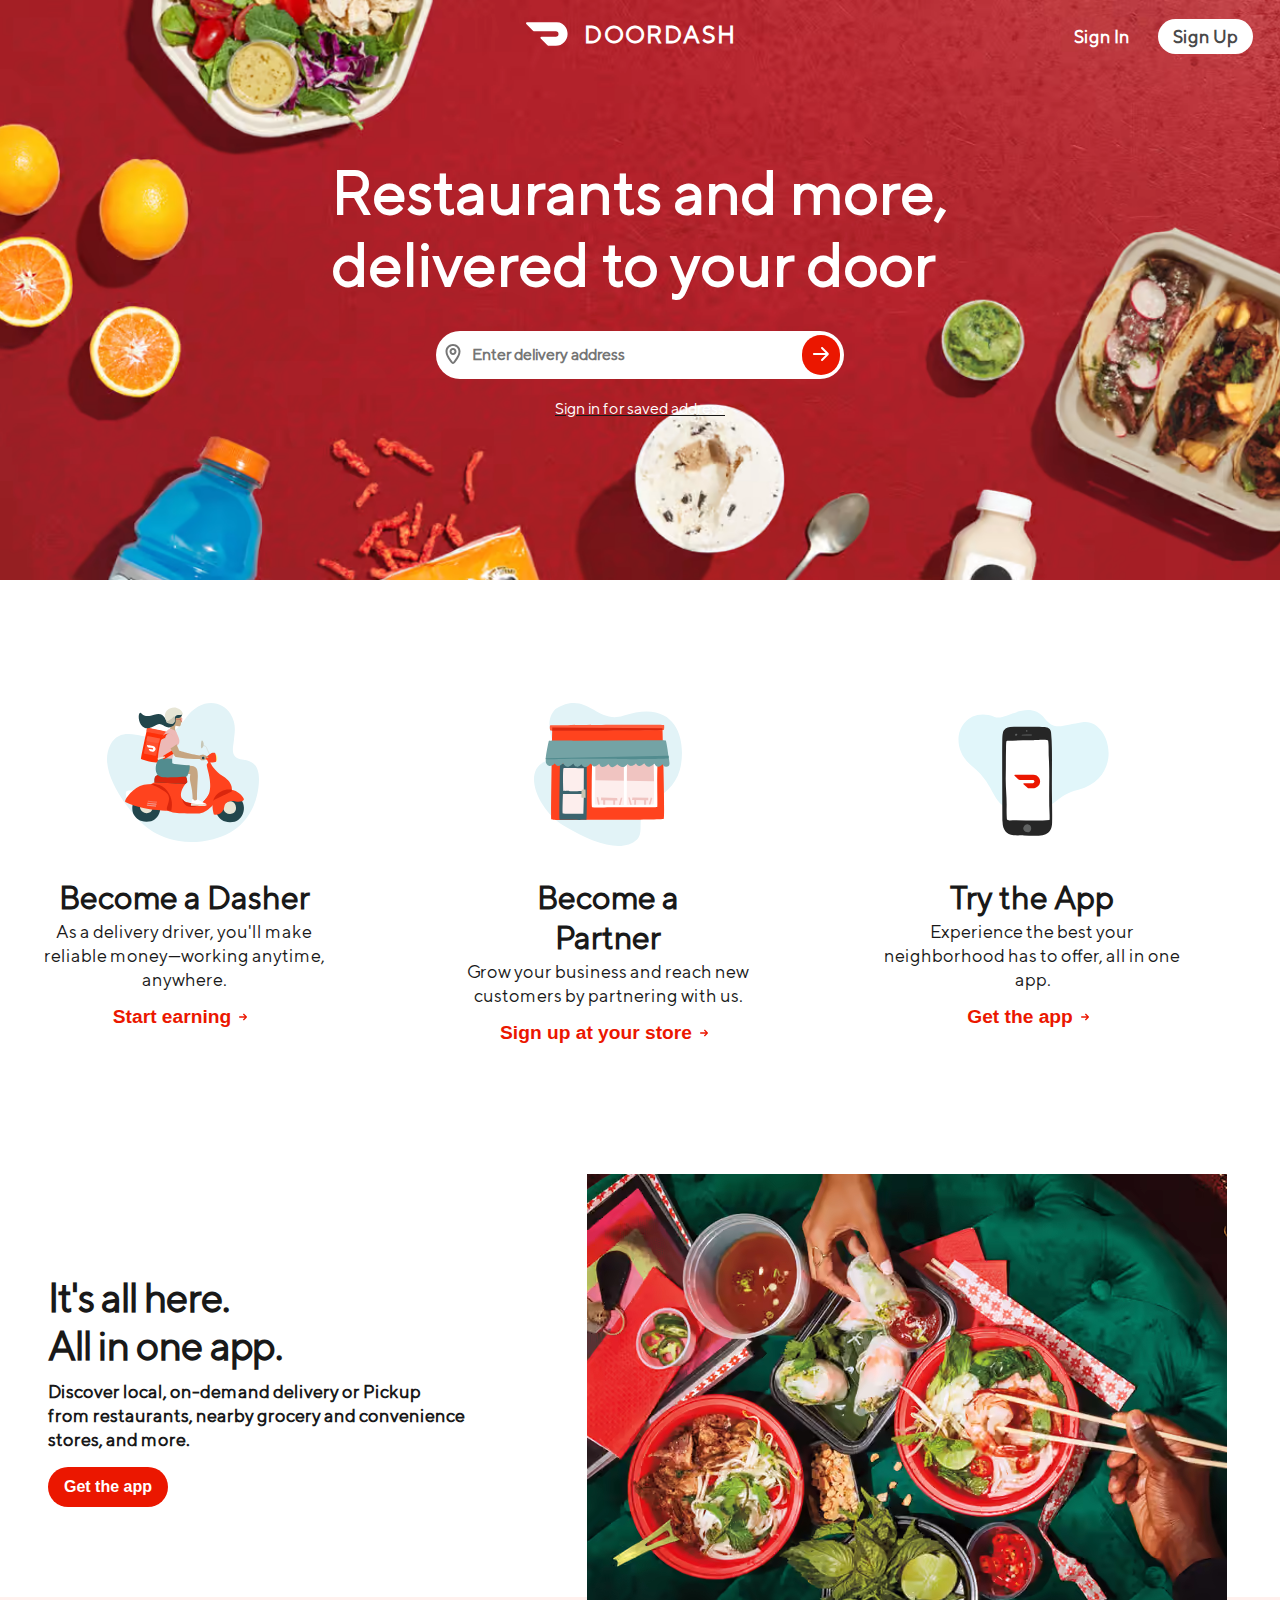
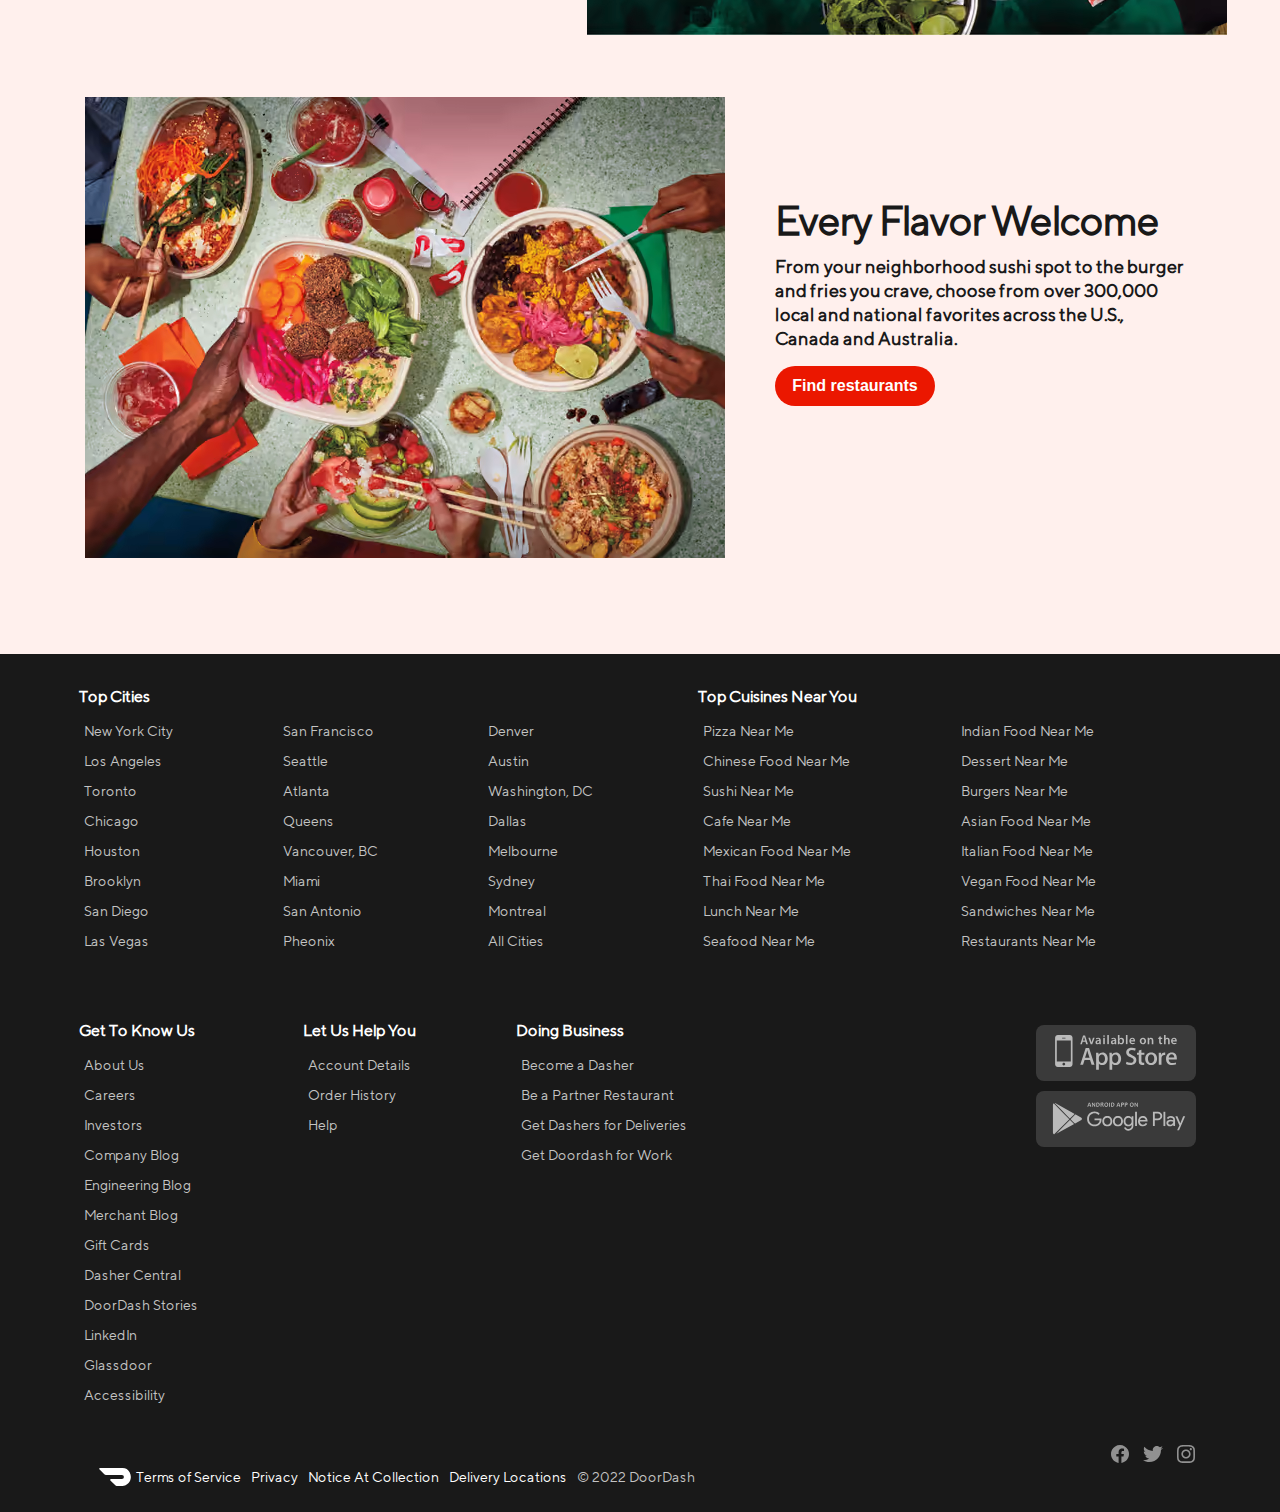
==== doordash.html @ 705deb11 "doordash website mobile $ tablet designs" ====
<!DOCTYPE html>
<html lang="en">
<head>
    <meta charset="UTF-8">
    <meta http-equiv="X-UA-Compatible" content="IE=edge">
    <meta name="viewport" content="width=device-width, initial-scale=1.0">
    <link rel="stylesheet" type="text/css" href="doordash.css">
    <title>DoorDash Food Delivery & Takeout - From Restaurants Near You</title>
</head>
<body>
    <div class="dd">
        <div class="head">
                <svg width="56" height="32" viewBox="0 0 99.5 56.5" fill="#ffffff"><path d="M95.64,13.38A25.24,25.24,0,0,0,73.27,0H2.43A2.44,2.44,0,0,0,.72,4.16L16.15,19.68a7.26,7.26,0,0,0,5.15,2.14H71.24a6.44,6.44,0,1,1,.13,12.88H36.94a2.44,2.44,0,0,0-1.72,4.16L50.66,54.39a7.25,7.25,0,0,0,5.15,2.14H71.38c20.26,0,35.58-21.66,24.26-43.16"></path></svg>
                <h1>DOORDASH</h1>
        </div>
        <div class="sign">
            <a class="in">Sign In</a>
            <a class="up">Sign Up</a>
        </div>
        <div class="welcome-text">
            <h2>Restaurants and more,<br>delivered to your door</h2>
        </div>
        <form>
           <div class="location"><svg width="24" height="24"><path fill-rule="evenodd" clip-rule="evenodd" d="M10.5257 21.3514L12 20L13.4743 21.3514C13.0955 21.7647 12.5606 22 12 22C11.4394 22 10.9045 21.7647 10.5257 21.3514ZM13.2949 18.4463C12.5464 19.4039 12 20 12 20C12 20 11.4535 19.4039 10.7051 18.4463C9.07919 16.3658 6.5 12.5792 6.5 9.49242C6.5 6.45904 8.96243 4 12 4C15.0376 4 17.5 6.45904 17.5 9.49242C17.5 12.5792 14.9208 16.3658 13.2949 18.4463ZM13.4743 21.3514C13.4743 21.3514 13.4743 21.3514 12 20C10.5257 21.3514 10.5257 21.3514 10.5257 21.3514L10.5227 21.3482L10.5177 21.3427L10.5018 21.3252L10.4474 21.2647C10.4014 21.2133 10.3363 21.1398 10.2548 21.0461C10.0919 20.8589 9.86301 20.5903 9.59004 20.2553C9.04587 19.5873 8.31764 18.6441 7.58566 17.5456C6.85705 16.4522 6.10151 15.1704 5.5227 13.8275C4.95169 12.5026 4.5 10.9984 4.5 9.49242C4.5 5.35187 7.86046 2 12 2C16.1395 2 19.5 5.35187 19.5 9.49242C19.5 10.9984 19.0483 12.5026 18.4773 13.8275C17.8985 15.1704 17.1429 16.4522 16.4143 17.5456C15.6824 18.6441 14.9541 19.5873 14.41 20.2553C14.137 20.5903 13.9081 20.8589 13.7452 21.0461C13.6637 21.1398 13.5986 21.2133 13.5526 21.2647L13.4982 21.3252L13.4823 21.3427L13.4773 21.3482L13.4743 21.3514Z" fill="#767676"></path><path fill-rule="evenodd" clip-rule="evenodd" d="M12 11C12.8284 11 13.5 10.3284 13.5 9.5C13.5 8.67157 12.8284 8 12 8C11.1716 8 10.5 8.67157 10.5 9.5C10.5 10.3284 11.1716 11 12 11ZM12 13C13.933 13 15.5 11.433 15.5 9.5C15.5 7.567 13.933 6 12 6C10.067 6 8.5 7.567 8.5 9.5C8.5 11.433 10.067 13 12 13Z" fill="#767676"></path></svg></div>
            <input type="text" placeholder="Enter delivery address">
             <button size="16" shape="Circle" type="button" kind="BUTTON/PLAIN"  class="styles__ButtonRoot-sc-10jsqmy-0 ekVuaA"><svg width="24" height="24" viewBox="0 0 24 24" fill="none" xmlns="http://www.w3.org/2000/svg" aria-hidden="true" class="styles__StyledInlineSvg-sc-ijha6n-0 NsJFg"><path d="M12.2929 17.2929C11.9024 17.6834 11.9024 18.3166 12.2929 18.7071C12.6834 19.0976 13.3166 19.0976 13.7071 18.7071L19.1578 13.2564C19.242 13.1722 19.3427 13.0717 19.4241 12.9758C19.5183 12.8648 19.6439 12.6962 19.7195 12.4635C19.8174 12.1623 19.8174 11.8377 19.7195 11.5365C19.6439 11.3038 19.5183 11.1352 19.4241 11.0242C19.3427 10.9283 19.242 10.8278 19.1578 10.7436L13.7071 5.29289C13.3166 4.90237 12.6834 4.90237 12.2929 5.29289C11.9024 5.68342 11.9024 6.31658 12.2929 6.70711L16.5858 11L5 11C4.44772 11 4 11.4477 4 12C4 12.5523 4.44771 13 5 13L16.5858 13L12.2929 17.2929Z" fill="currentColor"></path></svg></button>
        </form>
        <div class="address">
            <a >Sign in for saved address</a>
        </div>
    </div>  
    <div class="mid1">
        <ul>
            <li>
                <img src="img/ScootScoot.svg" alt="scooter">
                <div class="mid1-1">
                    <h2>Become a Dasher</h2>
                    <h3>As a delivery driver, you'll make reliable money—working anytime, anywhere.</h3>
                    <button class="redbutton">
                        <span>Start earning</span>
                        <div></div>
                        <svg height="16" viewBox="0 0 24 24" fill="none" aria-hidden="true" class="arrow-svg"><path d="M12.2929 15.2929C11.9024 15.6834 11.9024 16.3166 12.2929 16.7071C12.6834 17.0976 13.3166 17.0976 13.7071 16.7071L17.7071 12.7071C18.0976 12.3166 18.0976 11.6834 17.7071 11.2929L13.7071 7.29289C13.3166 6.90237 12.6834 6.90237 12.2929 7.29289C11.9024 7.68342 11.9024 8.31658 12.2929 8.70711L14.5858 11L7 11C6.44772 11 6 11.4477 6 12C6 12.5523 6.44772 13 7 13L14.5858 13L12.2929 15.2929Z" fill="#EB1700"></path></svg>
                    </button>
                </div>
            </li>
            <li>
                <img src="img/Storefront.svg" alt="store">
                <div class="mid1-2">
                    <h2>Become a <br>Partner</h2>
                    <h3>Grow your business and reach new customers by partnering with us.</h3>
                    <button class="redbutton"><span>Sign up at your store</span><div></div><svg width="16" height="16" viewBox="0 0 24 24" fill="none" aria-hidden="true" class="arrow-svg"><path d="M12.2929 15.2929C11.9024 15.6834 11.9024 16.3166 12.2929 16.7071C12.6834 17.0976 13.3166 17.0976 13.7071 16.7071L17.7071 12.7071C18.0976 12.3166 18.0976 11.6834 17.7071 11.2929L13.7071 7.29289C13.3166 6.90237 12.6834 6.90237 12.2929 7.29289C11.9024 7.68342 11.9024 8.31658 12.2929 8.70711L14.5858 11L7 11C6.44772 11 6 11.4477 6 12C6 12.5523 6.44772 13 7 13L14.5858 13L12.2929 15.2929Z" fill="#EB1700"></path></svg></button>
                </div>
            </li>
            <li>
                <img src="img/iphone.svg" alt="phone">
                <div class="mid1-3">
                    <h2>Try the App</h2>
                    <h3>Experience the best your neighborhood has to offer, all in one app.</h3>
                    <button class="redbutton"><span>Get the app</span><div></div><svg width="16" height="16" viewBox="0 0 24 24" fill="none" aria-hidden="true" class="arrow-svg"><path d="M12.2929 15.2929C11.9024 15.6834 11.9024 16.3166 12.2929 16.7071C12.6834 17.0976 13.3166 17.0976 13.7071 16.7071L17.7071 12.7071C18.0976 12.3166 18.0976 11.6834 17.7071 11.2929L13.7071 7.29289C13.3166 6.90237 12.6834 6.90237 12.2929 7.29289C11.9024 7.68342 11.9024 8.31658 12.2929 8.70711L14.5858 11L7 11C6.44772 11 6 11.4477 6 12C6 12.5523 6.44772 13 7 13L14.5858 13L12.2929 15.2929Z" fill="#EB1700"></path></svg></button>
                </div>
            </li>
        </ul>
    </div>
    <div class="mid2">
        <div class="mid2-1">
            <h3>It's all here.<br>All in one app.</h3>
            <p>Discover local, on-demand delivery or Pickup <br>from restaurants, nearby grocery and convenience stores, and more.</p>
            <button>Get the app</button>
        </div>
        <img src="img/all_in_one.jpg" alt="1">
    </div>
    <div class="mid3">
        <img src="img/ev_fla_wel_alt.jpg" alt="2">
        <div class="mid3-1">
            <h3>Every Flavor Welcome</h3>
            <p>From your neighborhood sushi spot to the burger and fries you crave, choose from over 300,000 <br> local and national favorites across the U.S.,<br> Canada and Australia.</p>
            <button>Find restaurants</button>
        </div>
    </div>
    <footer>
        <div class="end-part">
            <div class="list-top">
                <div class="list1-wrapper">
                    <h4>Top Cities</h4>
                    <div class="list1">
                        <div class="list1-1">
                            <ul>
                                <li>New York City</li>
                                <li>Los Angeles</li>
                                <li>Toronto</li>
                                <li>Chicago</li>
                                <li>Houston</li>
                                <li>Brooklyn</li>
                                <li>San Diego</li>
                                <li>Las Vegas</li>
                            </ul>
                        </div>
                        <div class="list1-2">
                            <ul>
                                <li>San Francisco</li>
                                <li>Seattle</li>
                                <li>Atlanta</li>
                                <li>Queens</li>
                                <li>Vancouver, BC</li>
                                <li>Miami</li>
                                <li>San Antonio</li>
                                <li>Pheonix</li>
                            </ul>
                        </div>
                        <div class="list1-3">
                            <ul>                
                                <li>Denver</li>
                                <li>Austin</li>
                                <li>Washington, DC</li>
                                <li>Dallas</li>
                                <li>Melbourne</li>
                                <li>Sydney</li>
                                <li>Montreal</li>
                                <li>All Cities</li>
                            </ul>
                        </div>
                    </div>
                </div>
                <div class="list2-wrapper">
                    <h4>Top Cuisines Near You</h4>
                    <div class="list2">
                        <div class="list2-1">
                            <ul>
                                <li>Pizza Near Me</li>
                                <li>Chinese Food Near Me</li>
                                <li>Sushi Near Me</li>
                                <li>Cafe Near Me</li>
                                <li>Mexican Food Near Me</li>
                                <li>Thai Food Near Me</li>
                                <li>Lunch Near Me</li>
                                <li>Seafood Near Me</li>
                            </ul>
                        </div>
                        <div class="list2-2">
                            <ul>
                                <li>Indian Food Near Me</li>
                                <li>Dessert Near Me</li>
                                <li>Burgers Near Me</li>
                                <li>Asian Food Near Me</li>
                                <li>Italian Food Near Me</li>
                                <li>Vegan Food Near Me</li>
                                <li>Sandwiches Near Me</li>
                                <li>Restaurants Near Me</li>
                            </ul>
                        </div>
                    </div>
                </div>
            </div>


            
            <div class="list-bottom">
                <div class="list3">
                    <div class="list3-1">
                        <h4>Get To Know Us</h4>
                        <ul>
                            <li>About Us</li>
                            <li>Careers</li>
                            <li>Investors</li>
                            <li>Company Blog</li>
                            <li>Engineering Blog</li>
                            <li>Merchant Blog</li>
                            <li>Gift Cards</li>
                            <li>Dasher Central</li>
                            <li>DoorDash Stories</li>
                            <li>LinkedIn</li>
                            <li>Glassdoor</li>
                            <li>Accessibility</li>
                        </ul>
                    </div>

                    <div class="list3-2">
                        <h4>Let Us Help You</h4>
                        <ul>
                            <li>Account Details</li>
                            <li>Order History</li>
                            <li>Help</li>
                        </ul>
                    </div>

                    <div class="list3-3">
                        <h4>Doing Business</h4>
                        <ul>
                            <li>Become a Dasher</li>
                            <li>Be a Partner Restaurant</li>
                            <li>Get Dashers for Deliveries</li>
                            <li>Get Doordash for Work</li>
                        </ul>
                    </div>
                </div>
                <div class="appstore">
                    <div class="istore">
                        <svg height="48px" width="144px" fill="#ffffff" x="0px" y="0px" viewBox="0 0 131 44" aria-hidden="true"><path d="M95.752,9.966l0.07,0.861h0.036c0.259-0.448,0.883-0.99,1.838-0.99c1.002,0,2.039,0.648,2.039,2.463v3.406 h-1.45v-3.242c0-0.825-0.307-1.45-1.096-1.45c-0.578,0-0.978,0.413-1.132,0.849c-0.047,0.118-0.07,0.295-0.07,0.46v3.383h-1.45 v-4.031c0-0.661-0.024-1.214-0.047-1.709H95.752z"></path><rect x="74.588" y="7.338" width="1.449" height="8.368"></rect><path d="M54.52,7.573c0.495,0,0.802,0.342,0.813,0.79c0,0.424-0.318,0.778-0.825,0.778 c-0.484,0-0.801-0.354-0.801-0.778C53.707,7.916,54.036,7.573,54.52,7.573z"></path><rect x="53.789" y="9.966" width="1.449" height="5.74"></rect><path d="M43.707,15.706H42.28l-2.133-5.74h1.568l0.93,2.911c0.165,0.507,0.283,0.967,0.389,1.438h0.036 c0.105-0.472,0.236-0.92,0.389-1.438l0.92-2.911h1.521L43.707,15.706z"></path><rect x="57.515" y="7.338" width="1.449" height="8.368"></rect><path d="M82.795,33.559c-1.012,0.903-2.413,1.351-4.211,1.351c-1.666,0-2.999-0.322-4.005-0.961l0.575-2.063 c1.085,0.639,2.276,0.963,3.572,0.963c0.937,0,1.661-0.213,2.181-0.63c0.517-0.419,0.777-0.98,0.777-1.692 c0-0.618-0.214-1.146-0.64-1.576c-0.432-0.428-1.137-0.822-2.132-1.192c-2.703-1.006-4.057-2.482-4.057-4.422 c0-1.269,0.472-2.311,1.429-3.121c0.955-0.808,2.22-1.214,3.797-1.214c1.405,0,2.575,0.246,3.509,0.732l-0.625,2.018 c-0.871-0.472-1.861-0.712-2.965-0.712c-0.873,0-1.558,0.222-2.05,0.639c-0.411,0.388-0.618,0.854-0.618,1.403 c0,0.607,0.237,1.113,0.71,1.517c0.414,0.365,1.163,0.761,2.245,1.188c1.334,0.531,2.309,1.162,2.938,1.882 c0.625,0.718,0.94,1.611,0.94,2.679C84.165,31.665,83.705,32.738,82.795,33.559z"></path><path d="M91.524,25.395h-2.733v5.417c0,1.374,0.485,2.056,1.449,2.056c0.443,0,0.807-0.033,1.099-0.108l0.07,1.876 c-0.49,0.183-1.131,0.276-1.926,0.276c-0.973,0-1.743-0.294-2.291-0.894c-0.555-0.593-0.829-1.596-0.829-3.002v-5.621h-1.626V23.54 h1.626V21.5l2.428-0.733v2.773h2.733V25.395z"></path><path d="M104.242,9.966h0.813V8.893l1.427-0.401v1.474h1.378v1.084h-1.378v2.534c0,0.708,0.188,1.061,0.742,1.061 c0.259,0,0.401-0.012,0.566-0.059l0.024,1.096c-0.213,0.082-0.601,0.154-1.049,0.154c-0.542,0-0.979-0.177-1.25-0.472 c-0.318-0.33-0.46-0.861-0.46-1.615V11.05h-0.813V9.966z"></path><path d="M110.598,25.718c-0.244-0.044-0.506-0.063-0.78-0.063c-0.871,0-1.542,0.329-2.017,0.984 c-0.414,0.582-0.619,1.306-0.619,2.199v5.847h-2.476v-7.639c0-1.277-0.022-2.447-0.066-3.505h2.155l0.092,2.133h0.068 c0.258-0.731,0.669-1.322,1.238-1.762c0.551-0.402,1.149-0.595,1.791-0.595c0.227,0,0.435,0.012,0.615,0.042V25.718z"></path><path d="M110.974,12.264v3.442h-1.449V7.338h1.449v3.406h0.024c0.177-0.271,0.425-0.495,0.719-0.648 c0.295-0.166,0.636-0.26,1.002-0.26c0.978,0,2.004,0.648,2.004,2.487v3.383h-1.45v-3.229c0-0.825-0.307-1.462-1.108-1.462 c-0.566,0-0.967,0.378-1.131,0.814C110.986,11.958,110.974,12.111,110.974,12.264z"></path><path d="M37.151,7.762H35.3l-2.547,7.944h1.497l0.684-2.251h2.511l0.718,2.251h1.567L37.151,7.762z M35.171,12.359 l0.612-1.957c0.13-0.472,0.26-1.025,0.377-1.485h0.025c0.118,0.459,0.247,1.001,0.401,1.485l0.624,1.957H35.171z"></path><path d="M56.617,24.873c-0.884-1.042-1.978-1.558-3.293-1.558c-1.684,0-2.935,0.664-3.765,1.99h-0.043L49.38,23.54 h-2.178c0.063,1.252,0.095,2.47,0.095,3.662v12.001h2.475v-5.852c0.644,1.059,1.702,1.585,3.181,1.585 c1.366,0,2.514-0.489,3.434-1.464c1.033-1.103,1.548-2.595,1.548-4.496C57.934,27.282,57.493,25.911,56.617,24.873z M54.631,31.91 c-0.519,0.721-1.25,1.077-2.18,1.077c-0.794,0-1.44-0.281-1.936-0.834c-0.5-0.558-0.744-1.243-0.744-2.055v-1.855 c0-0.2,0.038-0.45,0.113-0.757c0.154-0.658,0.477-1.189,0.975-1.599c0.498-0.405,1.049-0.606,1.66-0.606 c0.903,0,1.62,0.374,2.158,1.104c0.49,0.701,0.731,1.597,0.731,2.679C55.408,30.245,55.151,31.192,54.631,31.91z"></path><path d="M101.728,24.944c-0.994-1.09-2.307-1.628-3.949-1.628c-1.697,0-3.042,0.543-4.044,1.648 c-1.001,1.099-1.5,2.515-1.5,4.241c0,1.648,0.483,3.022,1.453,4.105c0.969,1.086,2.277,1.627,3.915,1.627 c1.693,0,3.053-0.564,4.08-1.693c0.978-1.104,1.464-2.505,1.464-4.222C103.147,27.357,102.673,25.992,101.728,24.944z M99.888,31.725c-0.532,0.906-1.276,1.351-2.218,1.351c-0.968,0-1.717-0.44-2.247-1.324c-0.448-0.731-0.668-1.605-0.668-2.63 c0-1.053,0.219-1.942,0.668-2.671c0.517-0.885,1.275-1.325,2.265-1.325c0.964,0,1.703,0.44,2.23,1.325 c0.441,0.729,0.662,1.608,0.662,2.628S100.35,30.986,99.888,31.725z"></path><path d="M68.858,24.873c-0.879-1.042-1.976-1.558-3.291-1.558c-1.681,0-2.93,0.664-3.761,1.99h-0.043L61.62,23.54 h-2.173c0.06,1.252,0.092,2.47,0.092,3.662v12.001h2.477v-5.852c0.644,1.059,1.704,1.585,3.179,1.585 c1.369,0,2.512-0.489,3.435-1.464c1.033-1.103,1.548-2.595,1.548-4.496C70.177,27.282,69.739,25.911,68.858,24.873z M66.876,31.91 c-0.52,0.721-1.245,1.077-2.182,1.077c-0.791,0-1.438-0.281-1.934-0.834c-0.499-0.558-0.744-1.243-0.744-2.055v-1.855 c0-0.2,0.036-0.45,0.112-0.757c0.154-0.658,0.48-1.189,0.977-1.599c0.499-0.405,1.047-0.606,1.661-0.606 c0.901,0,1.62,0.374,2.159,1.104c0.488,0.701,0.734,1.597,0.734,2.679C67.658,30.245,67.397,31.192,66.876,31.91z"></path><path d="M40.783,19.231h-3.076l-4.971,15.453h2.565l1.378-4.536h5.023l1.443,4.536h2.639L40.783,19.231z M37.113,28.243 l1.284-4.036c0.339-1.286,0.581-2.255,0.736-2.912h0.043c0.38,1.526,0.643,2.497,0.784,2.912l1.302,4.036H37.113z"></path><path d="M121.284,28.587c0-1.391-0.331-2.562-0.986-3.513c-0.823-1.191-2.036-1.786-3.646-1.786 c-1.633,0-2.932,0.595-3.9,1.786c-0.915,1.121-1.376,2.516-1.376,4.201c0,1.711,0.497,3.075,1.482,4.091 c0.986,1.016,2.343,1.522,4.066,1.522c1.441,0,2.689-0.224,3.74-0.686l-0.39-1.722c-0.902,0.357-1.901,0.532-3.004,0.532 c-0.995,0-1.804-0.26-2.429-0.781c-0.69-0.58-1.05-1.418-1.079-2.517h7.43C121.252,29.402,121.284,29.027,121.284,28.587z M113.764,27.941c0.074-0.745,0.321-1.388,0.734-1.922c0.506-0.668,1.163-1.014,1.971-1.014c0.885,0,1.544,0.349,1.974,1.034 c0.335,0.538,0.492,1.17,0.479,1.901H113.764z"></path><path d="M70.542,9.837c-0.861,0-1.486,0.365-1.839,0.919h-0.024V7.338h-1.449v6.753c0,0.59-0.024,1.226-0.047,1.615 h1.238l0.07-0.86h0.024c0.412,0.708,1.072,0.99,1.815,0.99c1.297,0,2.605-1.025,2.605-3.089 C72.946,11.003,71.945,9.837,70.542,9.837z M70,14.692c-0.624,0-1.131-0.425-1.284-1.013c-0.024-0.106-0.036-0.224-0.036-0.342 v-0.931c0-0.142,0.024-0.271,0.048-0.378c0.153-0.636,0.695-1.061,1.284-1.061c0.966,0,1.449,0.825,1.449,1.839 C71.461,13.973,70.908,14.692,70,14.692z"></path><path d="M83.005,12.63c0-1.261-0.614-2.794-2.475-2.794c-1.839,0-2.805,1.497-2.805,3.089 c0,1.756,1.096,2.899,2.958,2.899c0.825,0,1.508-0.153,2.003-0.365l-0.212-0.991c-0.448,0.154-0.919,0.259-1.591,0.259 c-0.931,0-1.733-0.448-1.768-1.485h3.842C82.981,13.114,83.005,12.901,83.005,12.63z M79.115,12.229 c0.059-0.589,0.436-1.403,1.332-1.403c0.966,0,1.202,0.872,1.19,1.403H79.115z"></path><path d="M90.221,9.837c-1.733,0-2.97,1.155-2.97,3.041c0,1.85,1.261,2.958,2.876,2.958c1.461,0,2.947-0.943,2.947-3.053 C93.074,11.039,91.93,9.837,90.221,9.837z M90.175,14.787c-0.873,0-1.427-0.837-1.427-1.945c0-0.955,0.412-1.956,1.438-1.956 c0.99,0,1.391,1.037,1.391,1.933C91.577,13.985,91,14.787,90.175,14.787z"></path><path d="M65.708,14.327v-2.063c0-1.261-0.531-2.428-2.37-2.428c-0.907,0-1.65,0.247-2.074,0.507l0.283,0.943 c0.389-0.247,0.978-0.425,1.544-0.425c1.013,0,1.166,0.625,1.166,1.002v0.094c-2.122-0.012-3.406,0.731-3.406,2.169 c0,0.872,0.648,1.709,1.804,1.709c0.754,0,1.356-0.319,1.697-0.766h0.035l0.106,0.636h1.308 C65.731,15.353,65.708,14.846,65.708,14.327z M64.293,13.69c0,0.106,0,0.213-0.035,0.319c-0.141,0.413-0.554,0.79-1.144,0.79 c-0.459,0-0.825-0.26-0.825-0.825c0-0.872,0.978-1.084,2.003-1.072V13.69z"></path><path d="M121.231,12.63c0-1.261-0.614-2.794-2.475-2.794c-1.839,0-2.805,1.497-2.805,3.089 c0,1.756,1.096,2.899,2.958,2.899c0.825,0,1.508-0.153,2.003-0.365l-0.212-0.991c-0.447,0.154-0.919,0.259-1.591,0.259 c-0.931,0-1.733-0.448-1.768-1.485h3.842C121.207,13.114,121.231,12.901,121.231,12.63z M117.341,12.229 c0.059-0.589,0.436-1.403,1.332-1.403c0.966,0,1.203,0.872,1.19,1.403H117.341z"></path><path d="M51.547,14.327v-2.063c0-1.261-0.531-2.428-2.369-2.428c-0.908,0-1.651,0.247-2.075,0.507l0.283,0.943 c0.389-0.247,0.978-0.425,1.544-0.425c1.013,0,1.167,0.625,1.167,1.002v0.094c-2.122-0.012-3.406,0.731-3.406,2.169 c0,0.872,0.648,1.709,1.803,1.709c0.754,0,1.355-0.319,1.697-0.766h0.035l0.106,0.636h1.309 C51.57,15.353,51.547,14.846,51.547,14.327z M50.132,13.69c0,0.106,0,0.213-0.034,0.319c-0.142,0.413-0.555,0.79-1.144,0.79 c-0.46,0-0.825-0.26-0.825-0.825c0-0.872,0.978-1.084,2.003-1.072V13.69z"></path><path d="M23.106,7.376H12.221c-1.4,0-2.542,1.138-2.542,2.537v24.19c0,1.4,1.141,2.534,2.542,2.534h10.886 c1.399,0,2.54-1.135,2.54-2.534V9.913C25.646,8.514,24.505,7.376,23.106,7.376z M16.4,9.947h2.524c0.165,0,0.3,0.135,0.3,0.302 c0,0.158-0.135,0.294-0.3,0.294H16.4c-0.16,0-0.298-0.136-0.298-0.294C16.102,10.082,16.24,9.947,16.4,9.947z M17.662,35.289 c-0.722,0-1.311-0.589-1.311-1.312c0-0.725,0.589-1.315,1.311-1.315c0.726,0,1.313,0.591,1.313,1.315 C18.974,34.7,18.387,35.289,17.662,35.289z M24.103,31.536h-12.88V12.487h12.88V31.536z"></path></svg>
                    </div>
                    <div class="playstore">
                        <svg height="48px" width="144px" fill="#ffffff" x="0px" y="0px" viewBox="0 0 139 44" aria-hidden="true"><path d="M45.616,12.01h-0.952c0-0.131-0.09-0.502-0.271-1.112H43.02c-0.186,0.601-0.28,0.972-0.28,1.112h-0.895 c0-0.077,0.231-0.712,0.694-1.903c0.463-1.192,0.695-1.848,0.695-1.969h1.124c0,0.113,0.21,0.76,0.629,1.941 C45.406,11.259,45.616,11.903,45.616,12.01z M44.242,10.33c-0.339-1.023-0.509-1.576-0.509-1.66h-0.048 c0,0.077-0.175,0.63-0.526,1.66H44.242z"></path><path d="M49.451,12.01h-0.735c0-0.081-0.273-0.51-0.818-1.288c-0.571-0.819-0.896-1.379-0.976-1.68h-0.048 c0.049,0.434,0.074,0.827,0.074,1.178c0,0.49,0.014,1.087,0.042,1.79H46.26c0.03-0.615,0.045-1.29,0.045-2.025 c0-0.724-0.015-1.339-0.045-1.847h0.883c0,0.105,0.245,0.524,0.735,1.258c0.521,0.779,0.821,1.308,0.898,1.585h0.045 c-0.048-0.442-0.071-0.839-0.071-1.19c0-0.537-0.014-1.088-0.042-1.654h0.744c-0.028,0.492-0.042,1.107-0.042,1.847 C49.409,10.731,49.423,11.406,49.451,12.01z"></path><path d="M53.762,9.94c0,0.563-0.181,1.055-0.541,1.475c-0.361,0.42-0.867,0.631-1.517,0.631 c-0.293,0-0.698-0.012-1.213-0.036c0.026-0.599,0.039-1.274,0.039-2.025c0-0.722-0.013-1.337-0.039-1.847h0.52 c0.085,0,0.212-0.003,0.381-0.009c0.168-0.006,0.278-0.009,0.33-0.009c0.716,0,1.235,0.178,1.557,0.535 C53.601,9.012,53.762,9.441,53.762,9.94z M52.95,10.068c0-0.381-0.111-0.701-0.333-0.962c-0.222-0.261-0.561-0.391-1.017-0.391 c-0.085,0-0.202,0.009-0.351,0.027c0.02,0.397,0.03,0.811,0.03,1.243c0,0.474,0.01,0.944,0.03,1.41 c0.129,0.026,0.258,0.039,0.387,0.039c0.426,0,0.742-0.132,0.947-0.397C52.847,10.772,52.95,10.449,52.95,10.068z"></path><path d="M57.737,12.01h-0.88c-0.23-0.702-0.407-1.135-0.529-1.3c-0.123-0.164-0.321-0.247-0.595-0.247 c-0.115,0-0.225,0.001-0.33,0.003c0,0.51,0.009,1.024,0.027,1.544h-0.827c0.026-0.599,0.039-1.274,0.039-2.025 c0-0.722-0.013-1.337-0.039-1.847h0.515c0.06,0,0.184-0.003,0.373-0.009c0.189-0.006,0.364-0.009,0.525-0.009 c0.91,0,1.365,0.311,1.365,0.934c0,0.494-0.26,0.838-0.779,1.032v0.045c0.2,0.056,0.376,0.212,0.526,0.468 C57.278,10.856,57.481,11.326,57.737,12.01z M56.621,9.274c0-0.394-0.254-0.592-0.761-0.592c-0.186,0-0.351,0.014-0.494,0.042 c0.022,0.307,0.033,0.708,0.033,1.202c0.109,0.004,0.201,0.006,0.277,0.006C56.306,9.932,56.621,9.713,56.621,9.274z"></path><path d="M62,10.003c0,0.609-0.186,1.113-0.559,1.514c-0.373,0.401-0.834,0.601-1.383,0.601 c-0.523,0-0.962-0.184-1.315-0.552c-0.353-0.368-0.529-0.835-0.529-1.402c0-0.609,0.186-1.113,0.559-1.514 c0.373-0.4,0.834-0.601,1.383-0.601c0.523,0,0.962,0.184,1.315,0.55C61.823,8.966,62,9.434,62,10.003z M61.179,10.089 c0-0.414-0.106-0.75-0.318-1.008c-0.212-0.258-0.474-0.387-0.785-0.387c-0.29,0-0.535,0.13-0.738,0.39 c-0.202,0.26-0.303,0.588-0.303,0.984c0,0.412,0.107,0.748,0.32,1.007c0.213,0.259,0.474,0.388,0.784,0.388 c0.289,0,0.535-0.13,0.738-0.391C61.078,10.811,61.179,10.484,61.179,10.089z"></path><path d="M63.682,12.01H62.84c0.026-0.615,0.039-1.29,0.039-2.025c0-0.724-0.013-1.339-0.039-1.847h0.842 c-0.026,0.5-0.039,1.115-0.039,1.847C63.643,10.733,63.656,11.408,63.682,12.01z"></path><path d="M67.993,9.94c0,0.563-0.181,1.055-0.541,1.475c-0.361,0.42-0.867,0.631-1.517,0.631 c-0.294,0-0.698-0.012-1.213-0.036c0.026-0.599,0.039-1.274,0.039-2.025c0-0.722-0.013-1.337-0.039-1.847h0.52 c0.085,0,0.212-0.003,0.381-0.009s0.278-0.009,0.33-0.009c0.716,0,1.235,0.178,1.557,0.535C67.831,9.012,67.993,9.441,67.993,9.94z M67.181,10.068c0-0.381-0.111-0.701-0.333-0.962c-0.222-0.261-0.561-0.391-1.017-0.391c-0.085,0-0.202,0.009-0.351,0.027 c0.02,0.397,0.03,0.811,0.03,1.243c0,0.474,0.01,0.944,0.03,1.41c0.129,0.026,0.258,0.039,0.387,0.039 c0.426,0,0.742-0.132,0.947-0.397C67.078,10.772,67.181,10.449,67.181,10.068z"></path><path d="M73.712,12.01H72.76c0-0.131-0.09-0.502-0.271-1.112h-1.374c-0.186,0.601-0.28,0.972-0.28,1.112H69.94 c0-0.077,0.231-0.712,0.694-1.903c0.463-1.192,0.694-1.848,0.694-1.969h1.124c0,0.113,0.21,0.76,0.629,1.941 C73.502,11.259,73.712,11.903,73.712,12.01z M72.337,10.33c-0.339-1.023-0.509-1.576-0.509-1.66h-0.048 c0,0.077-0.175,0.63-0.526,1.66H72.337z"></path><path d="M77.181,9.152c0,0.474-0.176,0.824-0.528,1.05c-0.352,0.226-0.784,0.339-1.295,0.339 c-0.093,0-0.159-0.002-0.199-0.006c0,0.373,0.011,0.865,0.033,1.475h-0.836c0.026-0.573,0.039-1.248,0.039-2.025 c0-0.714-0.013-1.329-0.039-1.847h0.518c0.073,0,0.214-0.003,0.422-0.009s0.389-0.009,0.541-0.009c0.377,0,0.695,0.085,0.955,0.256 C77.051,8.547,77.181,8.805,77.181,9.152z M76.413,9.316c0-0.424-0.281-0.637-0.845-0.637c-0.141,0-0.29,0.015-0.446,0.045 c0.022,0.375,0.033,0.799,0.033,1.273c0.049,0.004,0.107,0.006,0.172,0.006C76.052,10.003,76.413,9.774,76.413,9.316z"></path><path d="M80.748,9.152c0,0.474-0.176,0.824-0.528,1.05c-0.352,0.226-0.784,0.339-1.295,0.339 c-0.093,0-0.159-0.002-0.199-0.006c0,0.373,0.011,0.865,0.033,1.475h-0.836c0.026-0.573,0.039-1.248,0.039-2.025 c0-0.714-0.013-1.329-0.039-1.847h0.518c0.073,0,0.214-0.003,0.422-0.009s0.389-0.009,0.541-0.009c0.377,0,0.695,0.085,0.955,0.256 C80.618,8.547,80.748,8.805,80.748,9.152z M79.981,9.316c0-0.424-0.282-0.637-0.845-0.637c-0.141,0-0.29,0.015-0.446,0.045 c0.022,0.375,0.033,0.799,0.033,1.273c0.049,0.004,0.107,0.006,0.172,0.006C79.619,10.003,79.981,9.774,79.981,9.316z"></path><path d="M86.58,10.003c0,0.609-0.186,1.113-0.559,1.514c-0.373,0.401-0.834,0.601-1.383,0.601 c-0.523,0-0.962-0.184-1.315-0.552c-0.353-0.368-0.529-0.835-0.529-1.402c0-0.609,0.186-1.113,0.559-1.514 c0.373-0.4,0.834-0.601,1.383-0.601c0.523,0,0.962,0.184,1.315,0.55C86.403,8.966,86.58,9.434,86.58,10.003z M85.759,10.089 c0-0.414-0.106-0.75-0.318-1.008c-0.212-0.258-0.474-0.387-0.785-0.387c-0.29,0-0.535,0.13-0.738,0.39 c-0.202,0.26-0.303,0.588-0.303,0.984c0,0.412,0.106,0.748,0.32,1.007c0.213,0.259,0.474,0.388,0.783,0.388 c0.29,0,0.535-0.13,0.738-0.391C85.658,10.811,85.759,10.484,85.759,10.089z"></path><path d="M90.611,12.01h-0.735c0-0.081-0.273-0.51-0.818-1.288c-0.571-0.819-0.896-1.379-0.976-1.68h-0.048 c0.049,0.434,0.074,0.827,0.074,1.178c0,0.49,0.014,1.087,0.042,1.79H87.42c0.03-0.615,0.045-1.29,0.045-2.025 c0-0.724-0.015-1.339-0.045-1.847h0.883c0,0.105,0.245,0.524,0.735,1.258c0.522,0.779,0.821,1.308,0.898,1.585h0.045 c-0.048-0.442-0.071-0.839-0.071-1.19c0-0.537-0.014-1.088-0.042-1.654h0.744C90.583,8.63,90.57,9.246,90.57,9.985 C90.57,10.731,90.583,11.406,90.611,12.01z"></path><path d="M55.525,24.417c0,1.922-0.57,3.454-1.71,4.593c-1.294,1.358-2.979,2.038-5.055,2.038 c-1.986,0-3.675-0.689-5.064-2.066c-1.391-1.377-2.085-3.085-2.085-5.122s0.694-3.744,2.085-5.122 c1.389-1.377,3.078-2.066,5.064-2.066c0.987,0,1.928,0.192,2.825,0.576c0.896,0.384,1.615,0.897,2.152,1.538l-1.211,1.211 c-0.91-1.089-2.166-1.634-3.767-1.634c-1.448,0-2.7,0.509-3.757,1.529c-1.057,1.018-1.586,2.342-1.586,3.968 c0,1.628,0.529,2.95,1.586,3.969c1.057,1.018,2.309,1.528,3.757,1.528c1.538,0,2.819-0.513,3.844-1.538 c0.666-0.667,1.05-1.596,1.153-2.787H48.76v-1.653h6.669C55.493,23.738,55.525,24.084,55.525,24.417z"></path><path d="M57.62,22.447c0.91-0.955,2.069-1.432,3.479-1.432c1.409,0,2.568,0.477,3.479,1.432 c0.91,0.955,1.364,2.149,1.364,3.584c0,1.435-0.454,2.63-1.364,3.584c-0.91,0.955-2.07,1.432-3.479,1.432 c-1.41,0-2.569-0.477-3.479-1.432c-0.91-0.955-1.365-2.149-1.365-3.584C56.255,24.596,56.71,23.402,57.62,22.447z M58.937,28.501 c0.608,0.621,1.329,0.933,2.162,0.933c0.833,0,1.553-0.311,2.162-0.933c0.608-0.621,0.913-1.444,0.913-2.469 c0-1.025-0.305-1.848-0.913-2.47c-0.609-0.621-1.33-0.932-2.162-0.932c-0.834,0-1.554,0.31-2.162,0.932 c-0.609,0.622-0.913,1.445-0.913,2.47C58.024,27.057,58.327,27.88,58.937,28.501z"></path><path d="M67.903,22.447c0.91-0.955,2.069-1.432,3.479-1.432c1.409,0,2.568,0.477,3.479,1.432 c0.91,0.955,1.364,2.149,1.364,3.584c0,1.435-0.454,2.63-1.364,3.584c-0.91,0.955-2.07,1.432-3.479,1.432 c-1.41,0-2.569-0.477-3.479-1.432c-0.91-0.955-1.365-2.149-1.365-3.584C66.538,24.596,66.993,23.402,67.903,22.447z M69.219,28.501 c0.608,0.621,1.329,0.933,2.162,0.933c0.833,0,1.553-0.311,2.162-0.933c0.608-0.621,0.913-1.444,0.913-2.469 c0-1.025-0.305-1.848-0.913-2.47c-0.609-0.621-1.33-0.932-2.162-0.932c-0.833,0-1.554,0.31-2.162,0.932 c-0.609,0.622-0.913,1.445-0.913,2.47C68.306,27.057,68.61,27.88,69.219,28.501z"></path><path d="M81.453,35.199c-1.115,0-2.025-0.278-2.73-0.836c-0.705-0.558-1.211-1.195-1.518-1.913l1.615-0.672 c0.179,0.512,0.509,0.942,0.99,1.287c0.48,0.346,1.027,0.519,1.643,0.519c0.973,0,1.739-0.292,2.297-0.874 c0.558-0.583,0.836-1.374,0.836-2.373v-0.903h-0.077c-0.308,0.461-0.743,0.846-1.307,1.153c-0.564,0.308-1.199,0.462-1.903,0.462 c-1.217,0-2.268-0.481-3.152-1.442c-0.884-0.961-1.326-2.152-1.326-3.575c0-1.422,0.442-2.614,1.326-3.575 c0.884-0.96,1.935-1.441,3.152-1.441c0.704,0,1.339,0.154,1.903,0.461c0.563,0.308,0.999,0.692,1.307,1.154h0.077v-1.308h1.692 v8.937c0,1.615-0.468,2.841-1.403,3.681C83.939,34.779,82.798,35.199,81.453,35.199z M81.587,29.434 c0.833,0,1.541-0.308,2.124-0.923c0.583-0.615,0.874-1.442,0.874-2.479c0-1.038-0.291-1.864-0.874-2.479 c-0.583-0.616-1.291-0.923-2.124-0.923c-0.82,0-1.525,0.31-2.114,0.932c-0.589,0.622-0.884,1.445-0.884,2.47 c0,1.025,0.295,1.848,0.884,2.469C80.062,29.122,80.767,29.434,81.587,29.434z"></path><path d="M89.716,30.74h-1.768V16.979h1.768V30.74z"></path><path d="M95.559,31.048c-1.422,0-2.579-0.474-3.469-1.423c-0.891-0.947-1.336-2.146-1.336-3.593 c0-1.371,0.432-2.55,1.298-3.537c0.865-0.986,1.97-1.48,3.315-1.48c1.397,0,2.514,0.455,3.354,1.365 c0.839,0.91,1.259,2.127,1.259,3.652l-0.019,0.327h-7.438c0.051,0.948,0.368,1.698,0.951,2.248c0.583,0.551,1.265,0.827,2.047,0.827 c1.268,0,2.127-0.539,2.576-1.614l1.575,0.653c-0.307,0.73-0.814,1.343-1.518,1.836C97.449,30.801,96.584,31.048,95.559,31.048z M98.096,24.898c-0.038-0.539-0.286-1.051-0.74-1.538c-0.455-0.487-1.132-0.73-2.028-0.73c-0.653,0-1.22,0.205-1.701,0.615 c-0.481,0.41-0.811,0.961-0.99,1.653H98.096z"></path><path d="M106.937,30.74h-1.769V16.979h4.69c1.166,0,2.175,0.388,3.027,1.163c0.852,0.776,1.278,1.753,1.278,2.931 c0,1.179-0.426,2.157-1.278,2.931c-0.852,0.775-1.861,1.163-3.027,1.163h-2.921V30.74z M106.937,23.476h2.96 c0.743,0,1.339-0.251,1.787-0.75c0.449-0.499,0.673-1.051,0.673-1.653c0-0.602-0.224-1.153-0.673-1.652 c-0.449-0.5-1.045-0.75-1.787-0.75h-2.96V23.476z"></path><path d="M117.085,30.74h-1.768V16.979h1.768V30.74z"></path><path d="M121.639,31.048c-1,0-1.836-0.289-2.508-0.865c-0.673-0.576-1.01-1.339-1.01-2.287 c0-1.025,0.397-1.829,1.192-2.412c0.794-0.583,1.774-0.874,2.94-0.874c1.038,0,1.89,0.192,2.556,0.576v-0.269 c0-0.692-0.237-1.246-0.711-1.662c-0.474-0.417-1.057-0.625-1.749-0.625c-0.513,0-0.978,0.122-1.393,0.365 c-0.417,0.243-0.702,0.576-0.856,0.999l-1.614-0.692c0.218-0.563,0.647-1.086,1.288-1.566c0.64-0.481,1.486-0.721,2.537-0.721 c1.204,0,2.203,0.353,2.998,1.057c0.794,0.705,1.191,1.698,1.191,2.979v5.689h-1.691v-1.307h-0.076 C124.029,30.509,122.997,31.048,121.639,31.048z M121.927,29.434c0.73,0,1.393-0.273,1.99-0.817 c0.596-0.544,0.893-1.188,0.893-1.931c-0.499-0.41-1.249-0.615-2.248-0.615c-0.859,0-1.506,0.186-1.941,0.557 c-0.436,0.372-0.653,0.807-0.653,1.307c0,0.461,0.198,0.826,0.596,1.096C120.96,29.298,121.415,29.434,121.927,29.434z"></path><path d="M130.347,34.891h-1.826l2.191-4.747l-3.882-8.822h1.922l2.807,6.766h0.038l2.729-6.766h1.922L130.347,34.891z"></path><path d="M8.629,23.626c0-4.395,0.002-8.791-0.002-13.186C8.627,9.9,8.732,9.408,9.114,9 C9.262,8.842,9.369,8.8,9.552,8.985c2.958,3.018,5.922,6.029,8.886,9.04c1.92,1.95,3.838,3.901,5.765,5.844 c0.187,0.188,0.203,0.287,0.005,0.484c-4.714,4.687-9.424,9.379-14.121,14.082c-0.287,0.287-0.488,0.257-0.764,0.045 c-0.503-0.387-0.696-0.906-0.696-1.523c0.001-2.603-0.004-5.207-0.005-7.81c-0.001-1.841,0-3.681,0-5.522 C8.624,23.626,8.627,23.626,8.629,23.626z"></path><path d="M10.319,8.499c0.36-0.003,0.613,0.101,0.857,0.238c6.02,3.373,12.039,6.748,18.062,10.114 c0.277,0.155,0.271,0.241,0.057,0.451c-1.346,1.325-2.682,2.66-4.017,3.996c-0.144,0.144-0.232,0.228-0.425,0.031 c-4.789-4.884-9.586-9.762-14.381-14.641C10.434,8.648,10.401,8.599,10.319,8.499z"></path><path d="M11.666,38.324c4.37-4.417,8.742-8.83,13.101-13.257c0.271-0.275,0.396-0.238,0.639,0.014 c1.107,1.153,2.231,2.291,3.36,3.423c0.199,0.199,0.215,0.281-0.054,0.428c-5.609,3.07-11.214,6.15-16.819,9.227 C11.8,38.21,11.714,38.293,11.666,38.324z"></path><path d="M36.628,23.748c-0.019,0.495-0.253,0.843-0.606,1.104c-0.262,0.193-0.55,0.352-0.836,0.51 c-1.696,0.938-3.397,1.866-5.089,2.81c-0.228,0.127-0.364,0.122-0.553-0.074c-1.205-1.244-2.42-2.479-3.642-3.706 c-0.178-0.179-0.183-0.277,0-0.456c1.424-1.403,2.84-2.813,4.249-4.23c0.166-0.167,0.285-0.186,0.493-0.069 c1.675,0.949,3.358,1.885,5.038,2.827C36.201,22.756,36.605,23.133,36.628,23.748z"></path></svg>
                    </div>
                </div>
            </div>
            
            <div class="tail-end">
                <div class="footer-links">
                    <ul>
                        <svg width="32" height="18" viewBox="0 0 99.5 56.5" fill="#ffffff"><path d="M95.64,13.38A25.24,25.24,0,0,0,73.27,0H2.43A2.44,2.44,0,0,0,.72,4.16L16.15,19.68a7.26,7.26,0,0,0,5.15,2.14H71.24a6.44,6.44,0,1,1,.13,12.88H36.94a2.44,2.44,0,0,0-1.72,4.16L50.66,54.39a7.25,7.25,0,0,0,5.15,2.14H71.38c20.26,0,35.58-21.66,24.26-43.16"></path></svg>
                        <li><a >Terms of Service</a></li>
                        <li><a >Privacy</a></li>
                        <li><a >Notice At Collection</a></li>
                        <li><a >Delivery Locations</a></li>
                        <li>© 2022 DoorDash</li>
                    </ul>
                </div>
                <div class="social-media">
                    <svg width="24" height="24" viewBox="0 0 24 24" fill="none" aria-hidden="true" class="media-icons"><path d="M21 12C21 7.02943 16.9706 3 12 3C7.02943 3 3 7.02943 3 12C3 16.4922 6.29117 20.2155 10.5938 20.8907V14.6016H8.30859V12H10.5938V10.0172C10.5938 7.76156 11.9374 6.51562 13.9932 6.51562C14.9779 6.51562 16.0078 6.69141 16.0078 6.69141V8.90625H14.8729C13.7549 8.90625 13.4062 9.60001 13.4062 10.3117V12H15.9023L15.5033 14.6016H13.4062V20.8907C17.7088 20.2155 21 16.4922 21 12Z" fill="#C4C4C4"></path></svg>
                    <svg width="24" height="24" viewBox="0 0 24 24" fill="none" aria-hidden="true" class="media-icons"><path d="M8.2896 20C15.8368 20 19.9648 13.8438 19.9648 8.50515C19.9648 8.3303 19.9648 8.15623 19.9528 7.98295C20.7559 7.41105 21.4491 6.70293 22 5.89176C21.2511 6.21847 20.4567 6.43273 19.6432 6.52739C20.4998 6.02249 21.1409 5.22838 21.4472 4.29285C20.6417 4.76343 19.7605 5.09507 18.8416 5.27346C18.2229 4.62577 17.4047 4.19689 16.5135 4.05318C15.6223 3.90947 14.7079 4.05894 13.9116 4.47848C13.1154 4.89801 12.4819 5.56421 12.109 6.37398C11.7361 7.18376 11.6446 8.09196 11.8488 8.95805C10.2174 8.87753 8.62144 8.46013 7.16451 7.73294C5.70759 7.00576 4.42227 5.98505 3.392 4.73708C2.86727 5.62645 2.70656 6.67929 2.94258 7.68123C3.17861 8.68317 3.79362 9.55888 4.6624 10.1301C4.00939 10.111 3.37062 9.93757 2.8 9.62439C2.8 9.64093 2.8 9.65826 2.8 9.67559C2.80026 10.6083 3.12821 11.5123 3.72823 12.2341C4.32824 12.9559 5.16338 13.4512 6.092 13.6359C5.4879 13.7981 4.85406 13.8218 4.2392 13.7052C4.50141 14.5079 5.01189 15.2099 5.69926 15.7129C6.38662 16.216 7.21649 16.4949 8.0728 16.5107C6.61979 17.6351 4.82485 18.2454 2.9768 18.2436C2.65032 18.2429 2.32416 18.2235 2 18.1853C3.87651 19.3709 6.05993 19.9998 8.2896 19.9968" fill="#C4C4C4"></path></svg>
                    <svg width="24" height="24" viewBox="0 0 24 24" fill="none" aria-hidden="true" class="media-icons"><path fill-rule="evenodd" clip-rule="evenodd" d="M12.0008 3C9.55657 3 9.24981 3.01069 8.2898 3.05438C7.33167 3.09825 6.67766 3.24994 6.10541 3.4725C5.51346 3.70238 5.01133 4.00989 4.51108 4.51033C4.01045 5.01058 3.70294 5.51271 3.47232 6.10447C3.24919 6.67691 3.09731 7.33111 3.05419 8.28887C3.01125 9.24888 3 9.55582 3 12.0001C3 14.4444 3.01088 14.7502 3.05438 15.7102C3.09844 16.6683 3.25013 17.3223 3.4725 17.8946C3.70257 18.4865 4.01007 18.9887 4.51052 19.4889C5.01058 19.9895 5.51271 20.2978 6.10428 20.5277C6.67691 20.7502 7.33111 20.9019 8.28905 20.9458C9.24906 20.9895 9.55563 21.0002 11.9997 21.0002C14.4442 21.0002 14.75 20.9895 15.71 20.9458C16.6681 20.9019 17.3229 20.7502 17.8955 20.5277C18.4873 20.2978 18.9887 19.9895 19.4887 19.4889C19.9894 18.9887 20.2969 18.4865 20.5275 17.8948C20.7487 17.3223 20.9006 16.6681 20.9456 15.7104C20.9887 14.7504 21 14.4444 21 12.0001C21 9.55582 20.9887 9.24906 20.9456 8.28905C20.9006 7.33092 20.7487 6.67691 20.5275 6.10466C20.2969 5.51271 19.9894 5.01058 19.4887 4.51033C18.9881 4.0097 18.4875 3.70219 17.895 3.4725C17.3212 3.24994 16.6668 3.09825 15.7087 3.05438C14.7487 3.01069 14.4431 3 11.998 3H12.0008ZM11.7009 4.6218L12.0008 4.62189C14.4039 4.62189 14.6887 4.63052 15.6376 4.67364C16.5151 4.71377 16.9914 4.86039 17.3086 4.98358C17.7286 5.14671 18.0281 5.34171 18.3429 5.65671C18.6579 5.97172 18.8529 6.27172 19.0164 6.69173C19.1396 7.0086 19.2864 7.48486 19.3263 8.36237C19.3695 9.31113 19.3788 9.59613 19.3788 11.998C19.3788 14.3999 19.3695 14.6849 19.3263 15.6337C19.2862 16.5112 19.1396 16.9875 19.0164 17.3043C18.8533 17.7243 18.6579 18.0234 18.3429 18.3382C18.0279 18.6532 17.7288 18.8482 17.3086 19.0114C16.9918 19.1351 16.5151 19.2814 15.6376 19.3215C14.6889 19.3646 14.4039 19.374 12.0008 19.374C9.59762 19.374 9.3128 19.3646 8.36404 19.3215C7.48653 19.281 7.01028 19.1344 6.69284 19.0112C6.27283 18.848 5.97283 18.653 5.65783 18.338C5.34282 18.023 5.14782 17.7238 4.98432 17.3036C4.86113 16.9867 4.71432 16.5105 4.67438 15.6329C4.63125 14.6842 4.62263 14.3992 4.62263 11.9958C4.62263 9.59238 4.63125 9.30888 4.67438 8.36012C4.71451 7.48261 4.86113 7.00635 4.98432 6.6891C5.14745 6.2691 5.34282 5.96909 5.65783 5.65409C5.97283 5.33909 6.27283 5.14408 6.69284 4.98058C7.01009 4.85683 7.48653 4.71058 8.36404 4.67027C9.1943 4.63277 9.51606 4.62152 11.1934 4.61964V4.62189C11.3502 4.62165 11.5189 4.62172 11.7009 4.6218ZM15.725 7.19592C15.725 6.59947 16.2088 6.11628 16.805 6.11628C17.4013 6.11628 17.885 6.59966 17.885 7.19592C17.885 7.79217 17.4013 8.27593 16.805 8.27593C16.2088 8.27593 15.725 7.79217 15.725 7.19592ZM12.0006 7.37817C9.44827 7.37827 7.37891 9.44769 7.37891 12.0001C7.37891 14.5526 9.44837 16.6211 12.0008 16.6211C14.5533 16.6211 16.622 14.5526 16.622 12.0001C16.622 9.44763 14.5531 7.37817 12.0006 7.37817ZM15.0009 12.0001C15.0009 10.3431 13.6577 9.00006 12.0009 9.00006C10.3439 9.00006 9.00085 10.3431 9.00085 12.0001C9.00085 13.6569 10.3439 15.0001 12.0009 15.0001C13.6577 15.0001 15.0009 13.6569 15.0009 12.0001Z" fill="#C4C4C4"></path></svg>

                </div>
            </div>
        </div>
    </footer>
</body>
</html>
---- doordash.css ----
body , p , a , ul , li {
    margin: 0;
    padding: 0;
    text-decoration: none;
    color: rgb(25, 25, 25);
}

li{
    list-style-type: none;
}

body{
    font-family: 'TT-Norms';
    width: 100%;
}
@font-face{
    font-family: 'TT-Norms';
    src: url(fontss/TTNorms-Regular.woff2);
}

.welcome-text , .dd-title , .sign , .dd a{
    color: #ffffff;
}

.dd{
    background-image: url(img/hero_landing_us_alt.jpg);
    background-repeat: no-repeat;
    background-size: cover;
    height: 580px;
    background-position: center;
    display: flex;
    flex-direction: column;
    align-items: center;
    justify-content: flex-start;
    position: relative;
}

.head{
    display: flex;
    width: 100%;
    display: inherit;
    margin: 4px auto;
    font-weight: bolder;
    align-items: center;
    justify-content: center;
}
.head h1{
    color: #ffffff;
    font-size: 24px;
    font-weight: bolder;
    letter-spacing: 2px;
    margin: 16px;
}

.head svg{
    width: 2.6em;
}

.sign{
    position: absolute;
    right: 2px;  
    top: 25px;
    font-size: 18px;
    font-weight: bolder;
    line-height: 24px;
}
.sign .in{
    margin: 0;
    padding: 0;
}

.sign .up{
    background: #ffffff;
    color: rgb(73, 73, 73);
    border-radius: 50px;
    margin: 25px;
    padding: 7px 15px;
}

.title{
    color: #ffffff;
}

.welcome-text{
    font-size: 2.55em;
    margin-top: 36px;
}
.welcome-text h2{
    margin-bottom: 32px;
}
form{
    background: #ffffff;
    border-radius: 50px;
    width: 408px;
    height: 48px;
    display: flex;
    margin-top: 0;
}
div .location{
   margin: 11px 5px;
}
form input{
    width: 100%;
    margin: 10px auto;
    text-align: left;
    border: none;
    outline: none;
    font-size: 16px;
    font-weight: 900;
    font-family: 'TT-Norms';
    src: url(fontss/TTNorms-Regular.woff2);
}
form button{
    background: rgb(235, 23, 0);
    border-radius: 50px;
    border: 5px;
    padding: 7px;
    margin: 4px;
    color: #ffffff;
    cursor: pointer;
}
.address{
    margin-top: 20px;
    text-decoration: underline;
    cursor: pointer;
}

.mid1{
    max-width: 100%;
    margin:100px 300px;
    display: flex;
    justify-content: center;
}

.mid1 ul{
    display: flex;
    flex-direction: row;
}

.mid1 ul li{
    display: flex;
    flex-flow: column;
    align-items: center;
    min-width: 360px;
    padding: 16px;
    box-sizing: border-box;
    margin-right: 64px;
    
}

.mid1 ul li h2{
    font-size: 32px;
    font-weight: 999;
    line-height: 40px;
    display: block;
    text-align: center;
    margin-bottom: 3px;
}

.mid1 ul li h3{
    font-size: 18px;
    font-weight: 500;
    line-height: 24px;
    text-align: center;
    margin: 0px;
    padding: 0px;
    max-width: 300px;
}

.mid1 ul li img{
    height: 154px;
    width: 154px;
    margin: 0 auto;
    display: block;
}

.mid1 ul li button{
    display: flex;
    background: none;
    border: none;
    color: rgb(235, 23, 0);
    margin: 12px;
    cursor: pointer;
    font-size: 1.2em;
    font-weight: 700;
    line-height: 24px;
}
.mid1-1 , .mid1-2 , .mid1-3{
    display: flex;
    flex-direction: column;
    align-items: center;
}
.mid1 ul li button .arrow-svg{
    margin: 4px;
}
.mid2{
    display: flex;
    flex-flow: row;
    width: 100%;
    max-width: 1184px;
    align-items: stretch;
    margin:90px auto;
    position: relative;
}
.mid2-1{
    display: flex;
    flex-flow: column;
}
.mid2 .mid2-1 h3{
    font-size: 40px;
    font-weight: 700;
    line-height: 48px;
    letter-spacing: -0.04ch;
    margin-top: 100px;
    margin-bottom: 10px;
}
.mid2 .mid2-1 p{
    font-size: 18px;
    font-weight: 700;
    text-align: left;
    max-width: 420px;
    line-height: 24px;
}
.mid2 img{
    right: 5px;
    padding: 0px;
    position: absolute;
}
.mid2 .mid2-1 button{
    width: 120px;
    font-size: 16px;
    font-weight:bolder;
    line-height: 18px;
    text-align: center;
    margin-top: 15px;
    padding: 0px;
    max-width: 100%;
    color: #ffffff;
    background: rgb(235, 23, 0);
    border-radius: 50px;
    border: none;
    min-height: 40px;
    cursor: pointer;
}

.mid3{
    display: flex;
    flex-flow: row;
    width: 100%;
    justify-content: center;
    margin:0 auto;
    padding: 100px 0px 96px;
    background-color: rgb(255, 240, 237);
}
.mid3-1{
    display: flex;
    flex-flow: column;
}
.mid3 .mid3-1 h3{
    font-size: 40px;
    font-weight: 700;
    line-height: 48px;
    letter-spacing: -0.04ch;
    margin-top: 100px;
    margin-bottom: 10px;
}
.mid3 .mid3-1 p{
    font-size: 18px;
    font-weight: 700;
    text-align: left;
    max-width: 420px;
    line-height: 24px;
}

.mid3 img{
    margin-right: 50px;
    padding: 0px;
}
.mid3 .mid3-1 button{
    width: 160px;
    font-size: 16px;
    font-weight:bolder;
    line-height: 18px;
    text-align: center;
    margin-top: 15px;
    padding: 0px;
    max-width: 100%;
    color: #ffffff;
    background: rgb(235, 23, 0);
    border-radius: 50px;
    border: none;
    min-height: 40px;
    cursor: pointer;
}


footer{
    background-color: rgb(25, 25, 25);
    display: flex;
    flex-direction: column;
    justify-content: center;
    align-items: center;
}
footer h4{
    color: rgb(255, 255, 255);
    font-size: 16px;
    font-weight: 600;
    line-height: 22px;
    margin: 0;
    margin-bottom: 8px;
}
footer li{
    color: rgb(196, 196, 196);
    cursor: pointer;
    font-size: 14px;
    font-weight: 500;
    line-height: 20px;
    margin: 0;
    padding: 5px;
}
.end-part{
    max-width: 1160px;
}
footer li:hover{
    text-decoration: underline;
}
.footer-links a{
    color: #ffffff;
}
.list-top{
    display: flex;
    padding: 32px 0px;
}

.list1{
    display: flex;
    padding-right: 100px; 
}
.list2{
    display: flex;
}
.list3{
    display: flex;
}
.list1-1 , .list1-2 , .list2-1 , .list2-2 , .list3-1 , .list3-2{
    padding-right: 100px;
}
.list-bottom{
    display: flex;
    justify-content: space-between;
    padding: 32px 0px;
}
.appstore{
    display: flex;
    flex-direction: column;
    
}
.appstore .istore , .appstore .playstore{
    padding: 2px 8px;
    margin: 5px;
    border-radius: 8px;
    background-color: rgb(73, 73, 73);
    opacity: 0.7;
    cursor:pointer;
}
.playstore:hover , .istore:hover{
    opacity: 1;
}
.tail-end{
    display: flex;
    justify-content: space-between;
    margin: 0;
}
.footer-links ul{
    display: flex;
    align-items: center;
    padding: 20px;
}
.media-icons{
    opacity: 0.7;
    cursor: pointer;
    padding: 0px 3px;
}
.media-icons:hover{
    opacity: 1;
}


/* <1183px response*/

@media  screen and (max-width:1183px){
    
    form button{ 
                background: none;
                color: rgb(73, 73, 73);
    }
    .mid1{
        margin-top: 30px;
        margin-bottom: 30px;
    }
    .mid1 ul{
                display: flex;
                flex-direction: column;
    }
    .mid1 ul li{
                display: flex;
                flex-direction: row;
                
    }
    .mid1 .mid1-1 h2{
                margin: 0;
                padding: 0;
                width: 260px;
                text-align: left;
    } 
    .mid1 .mid1-2 h2 , .mid1 .mid1-3 h2{
                text-align: left;
    }
    .mid1-1 , .mid1-2 , .mid1-3{
                align-items: flex-start;
                max-width: 250px;
                
    }
    .mid1 ul li img{
                height: 124px;
                width: 124px;
                margin-right: 64px;
    }
    .mid1 .mid1-1 h3 , .mid1 .mid1-2 h3 , .mid1 .mid1-3 h3{
                text-align: left;
    }
    .mid1 .mid1-1 button , .mid1 .mid1-2 button , .mid1 .mid1-3 button{
                margin: 0;
                padding: 0;
                font-size: 14px;
    }


    .mid2{
                margin-top: 0;
    }
    .mid2 .mid2-1 h3{
                font-size: 24px;
                line-height: 32px;
                }
    .mid2 .mid2-1 p{
                font-size: 14px;
                max-width: 330px;
                line-height: 20px;
                }
    .mid2 .mid2-1{
                margin-left: 70px;
                }
    .mid2 .mid2-1 p br{
                display: none;
    }
    .mid3 .mid3-1 h3{
                font-size: 24px;
                line-height: 32px;
    }
    .mid3 .mid3-1 p{
                font-size: 14px;
                max-width: 350px;
                line-height: 20px;
    }
    .mid3 .mid3-1 p br{
        display: none;
}
}
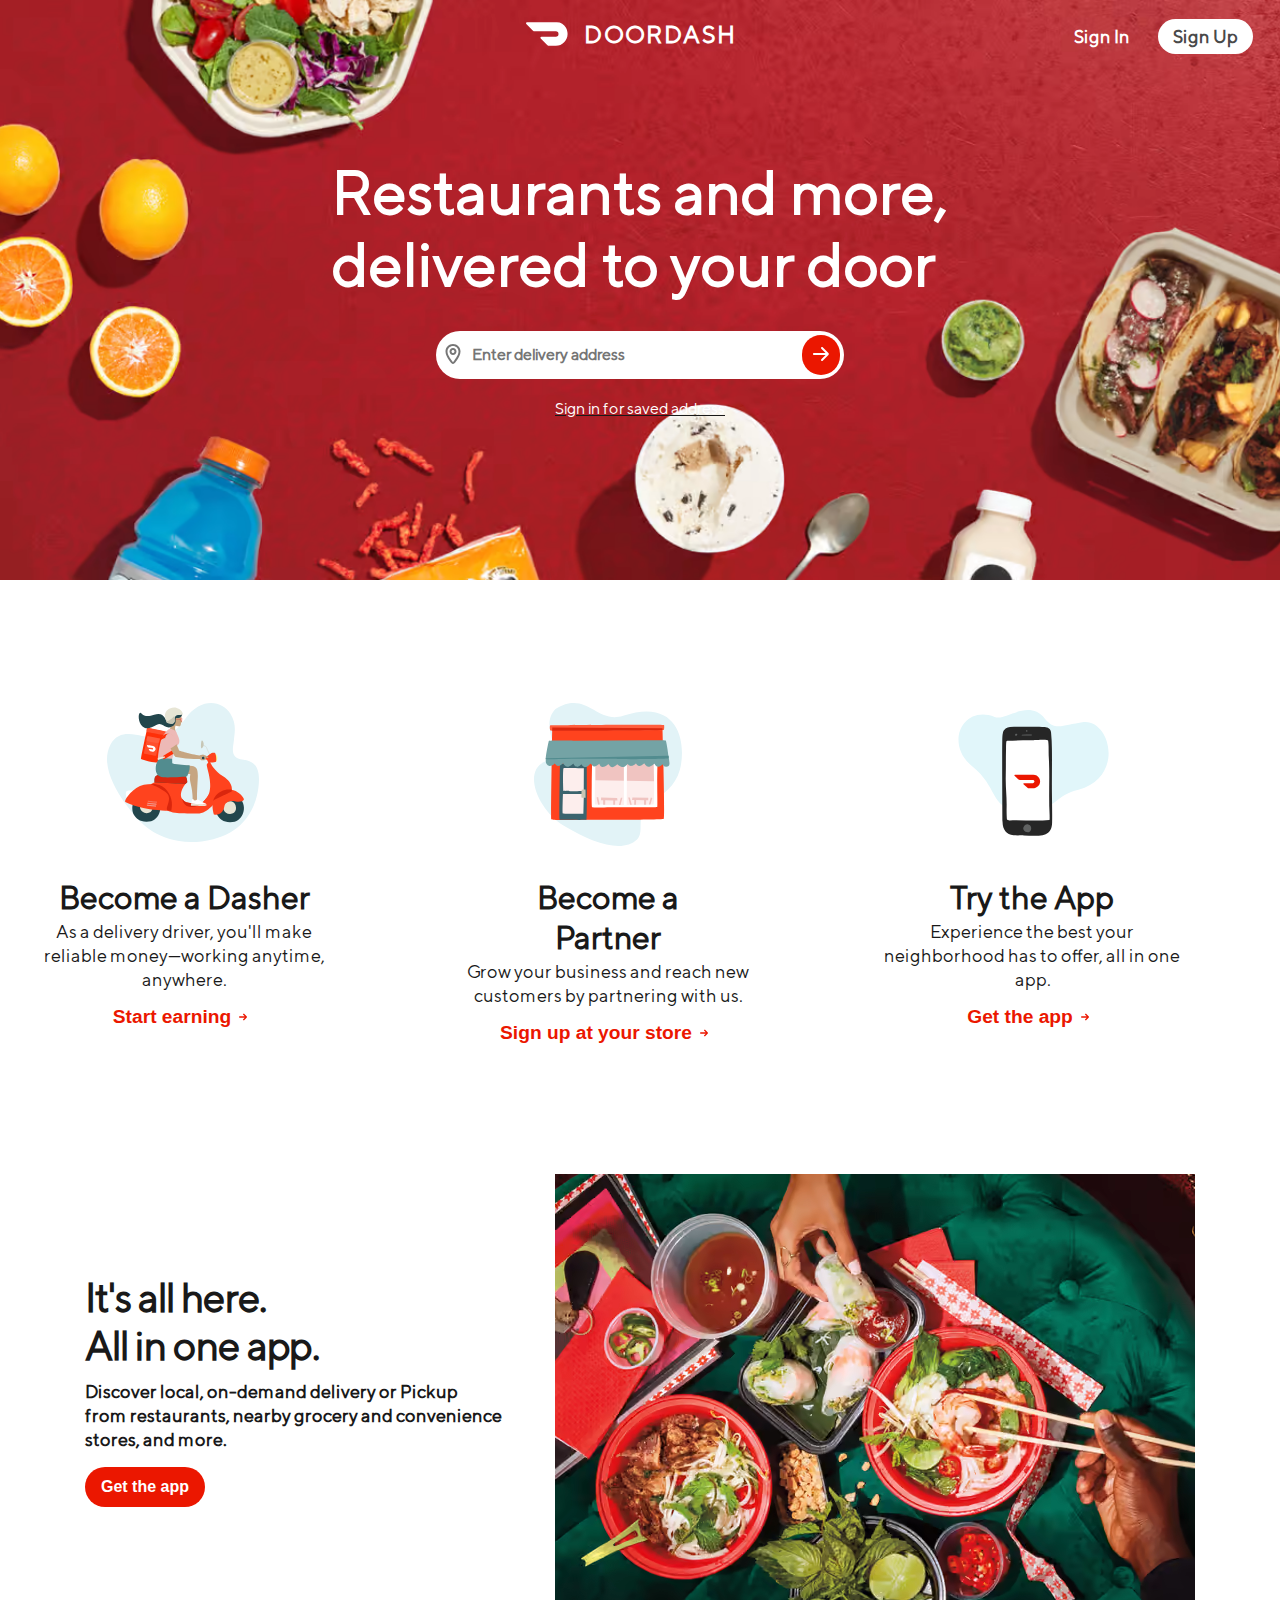
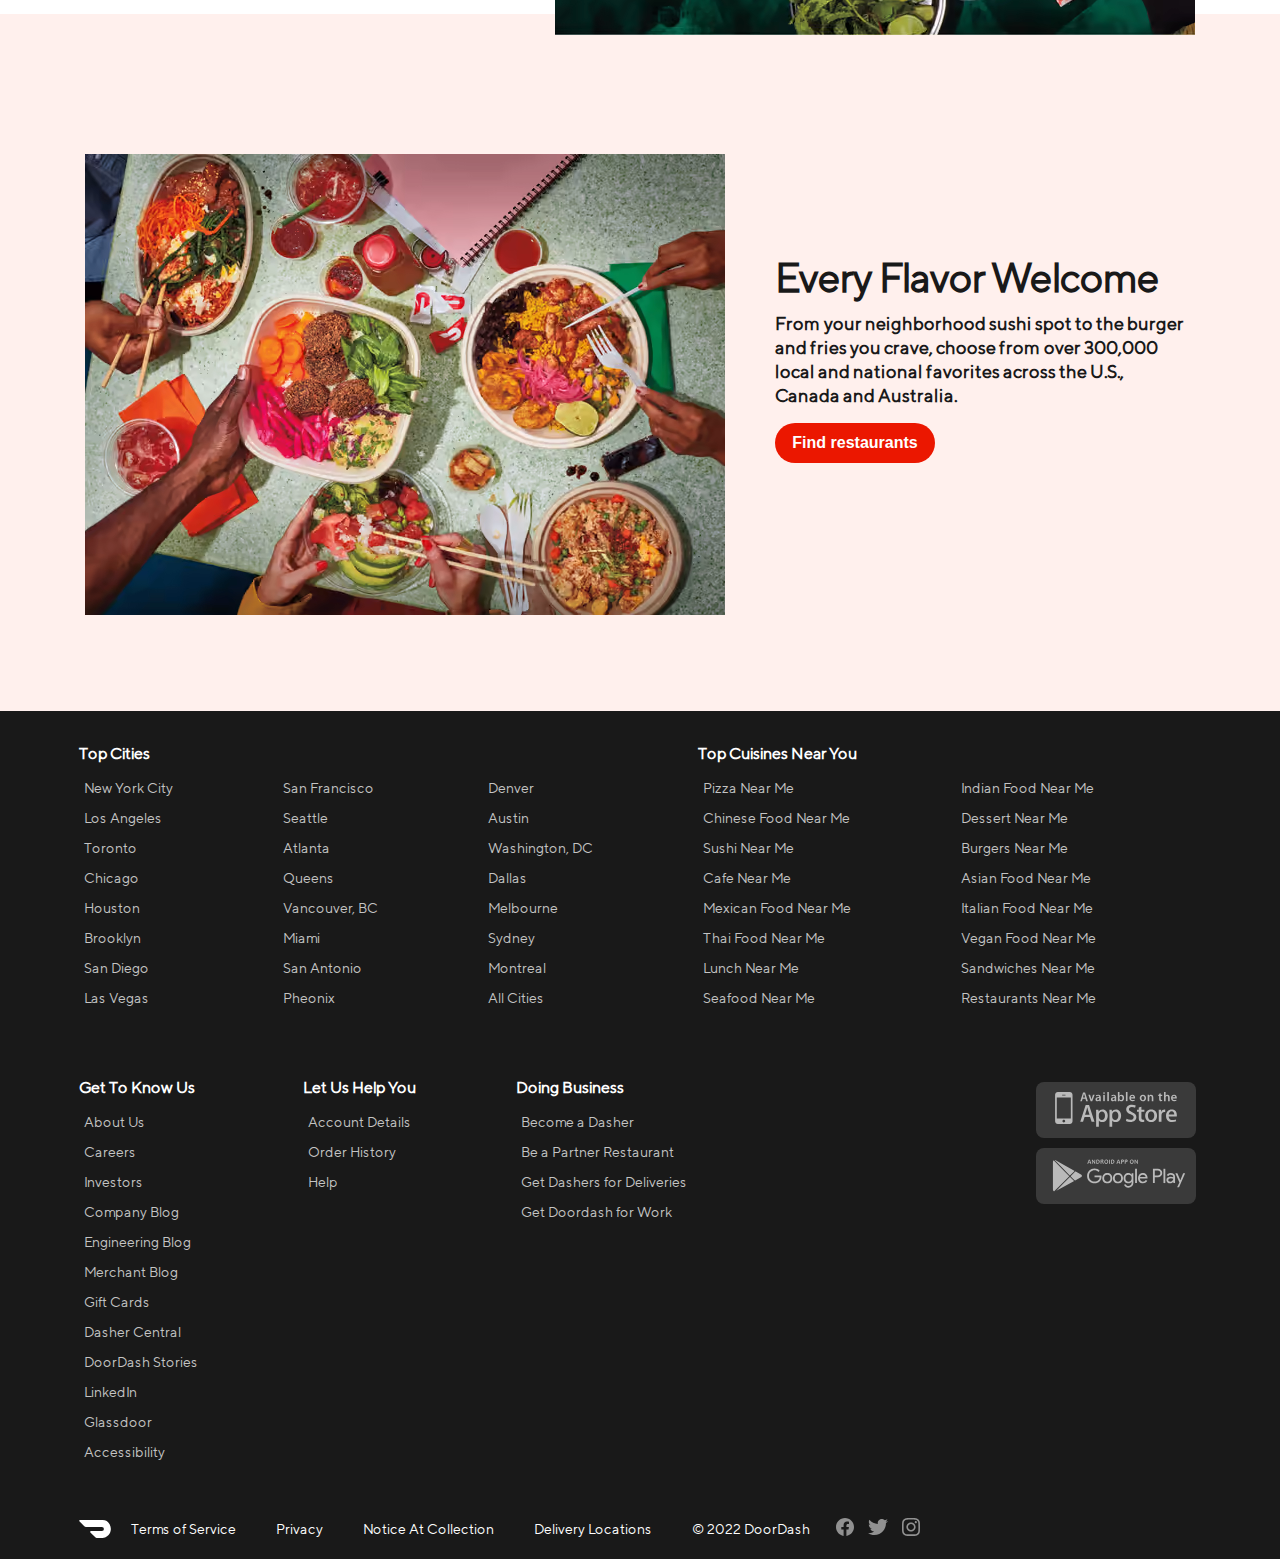
==== commit 39f11830: "doordash website responsive styles" ====
--- a/doordash.html
+++ b/doordash.html
@@ -21,9 +21,10 @@
             <h2>Restaurants and more,<br>delivered to your door</h2>
         </div>
         <form>
-           <div class="location"><svg width="24" height="24"><path fill-rule="evenodd" clip-rule="evenodd" d="M10.5257 21.3514L12 20L13.4743 21.3514C13.0955 21.7647 12.5606 22 12 22C11.4394 22 10.9045 21.7647 10.5257 21.3514ZM13.2949 18.4463C12.5464 19.4039 12 20 12 20C12 20 11.4535 19.4039 10.7051 18.4463C9.07919 16.3658 6.5 12.5792 6.5 9.49242C6.5 6.45904 8.96243 4 12 4C15.0376 4 17.5 6.45904 17.5 9.49242C17.5 12.5792 14.9208 16.3658 13.2949 18.4463ZM13.4743 21.3514C13.4743 21.3514 13.4743 21.3514 12 20C10.5257 21.3514 10.5257 21.3514 10.5257 21.3514L10.5227 21.3482L10.5177 21.3427L10.5018 21.3252L10.4474 21.2647C10.4014 21.2133 10.3363 21.1398 10.2548 21.0461C10.0919 20.8589 9.86301 20.5903 9.59004 20.2553C9.04587 19.5873 8.31764 18.6441 7.58566 17.5456C6.85705 16.4522 6.10151 15.1704 5.5227 13.8275C4.95169 12.5026 4.5 10.9984 4.5 9.49242C4.5 5.35187 7.86046 2 12 2C16.1395 2 19.5 5.35187 19.5 9.49242C19.5 10.9984 19.0483 12.5026 18.4773 13.8275C17.8985 15.1704 17.1429 16.4522 16.4143 17.5456C15.6824 18.6441 14.9541 19.5873 14.41 20.2553C14.137 20.5903 13.9081 20.8589 13.7452 21.0461C13.6637 21.1398 13.5986 21.2133 13.5526 21.2647L13.4982 21.3252L13.4823 21.3427L13.4773 21.3482L13.4743 21.3514Z" fill="#767676"></path><path fill-rule="evenodd" clip-rule="evenodd" d="M12 11C12.8284 11 13.5 10.3284 13.5 9.5C13.5 8.67157 12.8284 8 12 8C11.1716 8 10.5 8.67157 10.5 9.5C10.5 10.3284 11.1716 11 12 11ZM12 13C13.933 13 15.5 11.433 15.5 9.5C15.5 7.567 13.933 6 12 6C10.067 6 8.5 7.567 8.5 9.5C8.5 11.433 10.067 13 12 13Z" fill="#767676"></path></svg></div>
+            <div class="location"><svg width="24" height="24"><path fill-rule="evenodd" clip-rule="evenodd" d="M10.5257 21.3514L12 20L13.4743 21.3514C13.0955 21.7647 12.5606 22 12 22C11.4394 22 10.9045 21.7647 10.5257 21.3514ZM13.2949 18.4463C12.5464 19.4039 12 20 12 20C12 20 11.4535 19.4039 10.7051 18.4463C9.07919 16.3658 6.5 12.5792 6.5 9.49242C6.5 6.45904 8.96243 4 12 4C15.0376 4 17.5 6.45904 17.5 9.49242C17.5 12.5792 14.9208 16.3658 13.2949 18.4463ZM13.4743 21.3514C13.4743 21.3514 13.4743 21.3514 12 20C10.5257 21.3514 10.5257 21.3514 10.5257 21.3514L10.5227 21.3482L10.5177 21.3427L10.5018 21.3252L10.4474 21.2647C10.4014 21.2133 10.3363 21.1398 10.2548 21.0461C10.0919 20.8589 9.86301 20.5903 9.59004 20.2553C9.04587 19.5873 8.31764 18.6441 7.58566 17.5456C6.85705 16.4522 6.10151 15.1704 5.5227 13.8275C4.95169 12.5026 4.5 10.9984 4.5 9.49242C4.5 5.35187 7.86046 2 12 2C16.1395 2 19.5 5.35187 19.5 9.49242C19.5 10.9984 19.0483 12.5026 18.4773 13.8275C17.8985 15.1704 17.1429 16.4522 16.4143 17.5456C15.6824 18.6441 14.9541 19.5873 14.41 20.2553C14.137 20.5903 13.9081 20.8589 13.7452 21.0461C13.6637 21.1398 13.5986 21.2133 13.5526 21.2647L13.4982 21.3252L13.4823 21.3427L13.4773 21.3482L13.4743 21.3514Z" fill="#767676"></path><path fill-rule="evenodd" clip-rule="evenodd" d="M12 11C12.8284 11 13.5 10.3284 13.5 9.5C13.5 8.67157 12.8284 8 12 8C11.1716 8 10.5 8.67157 10.5 9.5C10.5 10.3284 11.1716 11 12 11ZM12 13C13.933 13 15.5 11.433 15.5 9.5C15.5 7.567 13.933 6 12 6C10.067 6 8.5 7.567 8.5 9.5C8.5 11.433 10.067 13 12 13Z" fill="#767676"></path></svg></div>
+            <div class="search-icon"><svg width="24" height="24" viewBox="0 0 24 24" fill="none" xmlns="http://www.w3.org/2000/svg" aria-hidden="true" class="styles__StyledInlineSvg-sc-ijha6n-0 NsJFg"><path fill-rule="evenodd" clip-rule="evenodd" d="M14.1922 15.6064C13.0236 16.4816 11.5723 17 10 17C6.13401 17 3 13.866 3 10C3 6.13401 6.13401 3 10 3C13.866 3 17 6.13401 17 10C17 11.5723 16.4816 13.0236 15.6064 14.1922L20.7071 19.2929C21.0976 19.6834 21.0976 20.3166 20.7071 20.7071C20.3166 21.0976 19.6834 21.0976 19.2929 20.7071L14.1922 15.6064ZM15 10C15 12.7614 12.7614 15 10 15C7.23858 15 5 12.7614 5 10C5 7.23858 7.23858 5 10 5C12.7614 5 15 7.23858 15 10Z" fill="#191919"></path></svg></div>
             <input type="text" placeholder="Enter delivery address">
-             <button size="16" shape="Circle" type="button" kind="BUTTON/PLAIN"  class="styles__ButtonRoot-sc-10jsqmy-0 ekVuaA"><svg width="24" height="24" viewBox="0 0 24 24" fill="none" xmlns="http://www.w3.org/2000/svg" aria-hidden="true" class="styles__StyledInlineSvg-sc-ijha6n-0 NsJFg"><path d="M12.2929 17.2929C11.9024 17.6834 11.9024 18.3166 12.2929 18.7071C12.6834 19.0976 13.3166 19.0976 13.7071 18.7071L19.1578 13.2564C19.242 13.1722 19.3427 13.0717 19.4241 12.9758C19.5183 12.8648 19.6439 12.6962 19.7195 12.4635C19.8174 12.1623 19.8174 11.8377 19.7195 11.5365C19.6439 11.3038 19.5183 11.1352 19.4241 11.0242C19.3427 10.9283 19.242 10.8278 19.1578 10.7436L13.7071 5.29289C13.3166 4.90237 12.6834 4.90237 12.2929 5.29289C11.9024 5.68342 11.9024 6.31658 12.2929 6.70711L16.5858 11L5 11C4.44772 11 4 11.4477 4 12C4 12.5523 4.44771 13 5 13L16.5858 13L12.2929 17.2929Z" fill="currentColor"></path></svg></button>
+            <button size="16" shape="Circle" type="button" kind="BUTTON/PLAIN"  class="styles__ButtonRoot-sc-10jsqmy-0 ekVuaA"><svg width="24" height="24" viewBox="0 0 24 24" fill="none" xmlns="http://www.w3.org/2000/svg" aria-hidden="true" class="styles__StyledInlineSvg-sc-ijha6n-0 NsJFg"><path d="M12.2929 17.2929C11.9024 17.6834 11.9024 18.3166 12.2929 18.7071C12.6834 19.0976 13.3166 19.0976 13.7071 18.7071L19.1578 13.2564C19.242 13.1722 19.3427 13.0717 19.4241 12.9758C19.5183 12.8648 19.6439 12.6962 19.7195 12.4635C19.8174 12.1623 19.8174 11.8377 19.7195 11.5365C19.6439 11.3038 19.5183 11.1352 19.4241 11.0242C19.3427 10.9283 19.242 10.8278 19.1578 10.7436L13.7071 5.29289C13.3166 4.90237 12.6834 4.90237 12.2929 5.29289C11.9024 5.68342 11.9024 6.31658 12.2929 6.70711L16.5858 11L5 11C4.44772 11 4 11.4477 4 12C4 12.5523 4.44771 13 5 13L16.5858 13L12.2929 17.2929Z" fill="currentColor"></path></svg></button>
         </form>
         <div class="address">
             <a >Sign in for saved address</a>
@@ -62,12 +63,14 @@
         </ul>
     </div>
     <div class="mid2">
-        <div class="mid2-1">
-            <h3>It's all here.<br>All in one app.</h3>
-            <p>Discover local, on-demand delivery or Pickup <br>from restaurants, nearby grocery and convenience stores, and more.</p>
-            <button>Get the app</button>
-        </div>
-        <img src="img/all_in_one.jpg" alt="1">
+            <div class="mid2-1">
+                <h3>It's all here. <br>All in one app.</h3>
+                <p>Discover local, on-demand delivery or Pickup <br>from restaurants, nearby grocery and convenience stores, and more.</p>
+                <button>Get the app</button>
+            </div>
+            <div class="ain-imgss">
+                <img src="img/all_in_one.jpg">
+            </div>
     </div>
     <div class="mid3">
         <img src="img/ev_fla_wel_alt.jpg" alt="2">
@@ -205,14 +208,12 @@
             
             <div class="tail-end">
                 <div class="footer-links">
-                    <ul>
                         <svg width="32" height="18" viewBox="0 0 99.5 56.5" fill="#ffffff"><path d="M95.64,13.38A25.24,25.24,0,0,0,73.27,0H2.43A2.44,2.44,0,0,0,.72,4.16L16.15,19.68a7.26,7.26,0,0,0,5.15,2.14H71.24a6.44,6.44,0,1,1,.13,12.88H36.94a2.44,2.44,0,0,0-1.72,4.16L50.66,54.39a7.25,7.25,0,0,0,5.15,2.14H71.38c20.26,0,35.58-21.66,24.26-43.16"></path></svg>
-                        <li><a >Terms of Service</a></li>
-                        <li><a >Privacy</a></li>
-                        <li><a >Notice At Collection</a></li>
-                        <li><a >Delivery Locations</a></li>
-                        <li>© 2022 DoorDash</li>
-                    </ul>
+                        <a >Terms&nbsp;of&nbsp;Service</a>
+                        <a >Privacy</a>
+                        <a >Notice&nbsp;At&nbsp;Collection</a>
+                        <a >Delivery&nbsp;Locations</a>
+                        <div><a>©&nbsp;2022&nbsp;DoorDash</a></div>
                 </div>
                 <div class="social-media">
                     <svg width="24" height="24" viewBox="0 0 24 24" fill="none" aria-hidden="true" class="media-icons"><path d="M21 12C21 7.02943 16.9706 3 12 3C7.02943 3 3 7.02943 3 12C3 16.4922 6.29117 20.2155 10.5938 20.8907V14.6016H8.30859V12H10.5938V10.0172C10.5938 7.76156 11.9374 6.51562 13.9932 6.51562C14.9779 6.51562 16.0078 6.69141 16.0078 6.69141V8.90625H14.8729C13.7549 8.90625 13.4062 9.60001 13.4062 10.3117V12H15.9023L15.5033 14.6016H13.4062V20.8907C17.7088 20.2155 21 16.4922 21 12Z" fill="#C4C4C4"></path></svg>
--- a/doordash.css
+++ b/doordash.css
@@ -4,7 +4,6 @@
     text-decoration: none;
     color: rgb(25, 25, 25);
 }
-
 li{
     list-style-type: none;
 }
@@ -27,7 +26,7 @@
     background-repeat: no-repeat;
     background-size: cover;
     height: 580px;
-    background-position: center;
+    background-position: center center;
     display: flex;
     flex-direction: column;
     align-items: center;
@@ -98,6 +97,9 @@
 }
 div .location{
    margin: 11px 5px;
+}
+.search-icon{
+    display: none;
 }
 form input{
     width: 100%;
@@ -197,10 +199,10 @@
     display: flex;
     flex-flow: row;
     width: 100%;
-    max-width: 1184px;
     align-items: stretch;
-    margin:90px auto;
-    position: relative;
+    justify-content: center;
+    margin: auto;
+    position: absolute;
 }
 .mid2-1{
     display: flex;
@@ -222,9 +224,8 @@
     line-height: 24px;
 }
 .mid2 img{
-    right: 5px;
+    margin-left: 50px;
     padding: 0px;
-    position: absolute;
 }
 .mid2 .mid2-1 button{
     width: 120px;
@@ -249,7 +250,8 @@
     width: 100%;
     justify-content: center;
     margin:0 auto;
-    padding: 100px 0px 96px;
+    padding: 140px 0px 96px;
+    margin-top: 540px;
     background-color: rgb(255, 240, 237);
 }
 .mid3-1{
@@ -309,7 +311,7 @@
     margin: 0;
     margin-bottom: 8px;
 }
-footer li{
+footer li , footer a{
     color: rgb(196, 196, 196);
     cursor: pointer;
     font-size: 14px;
@@ -321,7 +323,7 @@
 .end-part{
     max-width: 1160px;
 }
-footer li:hover{
+footer li:hover , footer a:hover{
     text-decoration: underline;
 }
 .footer-links a{
@@ -353,7 +355,6 @@
 .appstore{
     display: flex;
     flex-direction: column;
-    
 }
 .appstore .istore , .appstore .playstore{
     padding: 2px 8px;
@@ -366,15 +367,19 @@
 .playstore:hover , .istore:hover{
     opacity: 1;
 }
-.tail-end{
-    display: flex;
-    justify-content: space-between;
+.tail-end , .footer-links{
+    display: flex;
+    /* justify-content: space-between; */
     margin: 0;
-}
-.footer-links ul{
+    align-items: center;
+}
+.footer-links a{
     display: flex;
     align-items: center;
     padding: 20px;
+}
+.social-media{
+    margin: auto 0;
 }
 .media-icons{
     opacity: 0.7;
@@ -454,6 +459,9 @@
     .mid2 .mid2-1 p br{
                 display: none;
     }
+    .mid3{
+        margin-top: 400px;
+    }
     .mid3 .mid3-1 h3{
                 font-size: 24px;
                 line-height: 32px;
@@ -465,5 +473,173 @@
     }
     .mid3 .mid3-1 p br{
         display: none;
-}
-}+    }
+}
+
+
+
+/* small tablets  */
+
+@media screen and (max-width:959px) {
+
+    .dd{
+        height: 420px;
+        width: 100vw;
+    }
+
+    .welcome-text{
+        margin-top: 0;
+    }
+    .welcome-text h2{
+        font-size: 32px;
+    }
+
+    .head h1{
+        display: none;
+    }
+    .head {
+        padding-top: 100px;
+        margin: 0;
+    }
+    .head svg{
+        width: 3.5em;
+    }
+    .mid2 img , .mid3 img{
+        max-width: 500px;
+    }
+    .mid2 .mid2-1 h3 br{
+        display: none;
+    }
+    .mid2 .mid2-1 p , .mid3 .mid3-1 p{
+        max-width: 270px;
+    }
+    .mid2 .mid2-1 button{
+        font-size: 14px;
+        line-height: 16px;
+        min-height: 32px;
+        padding: 0px;
+        width: 101.5px;
+    }
+    .mid3{
+        margin-top: 375px;
+        padding-top: 100px;
+    }
+    .mid3 .mid3-1 button{
+        font-size: 14px;
+        line-height: 16px;
+        min-height: 32px;
+        padding: 0px;
+        width: 130.8px;
+    }
+    footer .end-part .list-top{
+        flex-direction: column;
+    }
+    .list1{
+        justify-content: space-between;
+    }
+    .list2 , .list3{
+        justify-content: space-between;
+    }
+    .list2-2{
+        padding-right: 250px;
+    }
+    .list-bottom{
+        flex-direction: column-reverse;
+    }
+    .appstore{
+        align-items: center;
+    }
+    .social-media{
+        margin-top: 22px;
+    }
+}
+
+
+@media screen and (max-width:767px) {
+
+    
+    form{
+        width: 275px;
+        border-radius: 20px;
+    }
+    .location{
+        display: none;
+    }
+    .search-icon{
+        display: block;
+        padding: 10px
+    }
+    .mid1 ul li img{
+        height: 88px;
+        width: 88px;
+        margin-right: 25px;
+        padding-bottom: 40px;
+    }
+    .mid2{
+        flex-direction: column-reverse;
+    }
+ 
+    .mid2 .ain-imgss{
+        display: flex;
+        justify-content: end;
+    }    
+    .mid2 .mid2-1{
+        display: flex;
+        margin: 0 auto;
+    }
+    .mid2 .mid2-1 h3{
+        margin-top: 15px;
+    }
+    .mid3{
+        flex-direction: column;
+        padding-top: 300px;
+        margin-top: 300px;
+    }
+    .mid3 .mid3-1{
+        display: flex;
+        margin: 0 auto;
+    }
+    .mid3 .mid3-1 h3{
+        margin-top: 15px;
+    }
+    footer .end-part .list-top{
+        display: flex;
+        flex-direction: row;
+        justify-content:space-around;
+    }
+    .list-bottom{
+        padding-bottom: 0px;
+    }
+    .list1 , .list2{
+        flex-direction: column;
+        text-align: center;
+        padding: 0;
+    }
+    .list1-wrapper , .list2-wrapper{
+        text-align: center;
+    }
+    .list1-1 , .list1-2 , .list2-1 , .list2-2{
+        padding: 0;
+    }
+    .list3{
+        flex-direction: column;
+        align-items: center;
+    }
+    .list3-1 , .list3-2 , .list3-3{
+        padding: 0;
+        padding-top: 32px;
+        text-align: center;
+    }
+    .tail-end{
+        flex-direction: column-reverse;
+        align-items: center;
+        justify-content: space-between;
+        text-align: center;
+        padding: 32px 0;
+    } 
+    .footer-links a{
+        font-size: 12px;
+        margin-left: 16px;
+        padding:32px 0;
+    }
+}
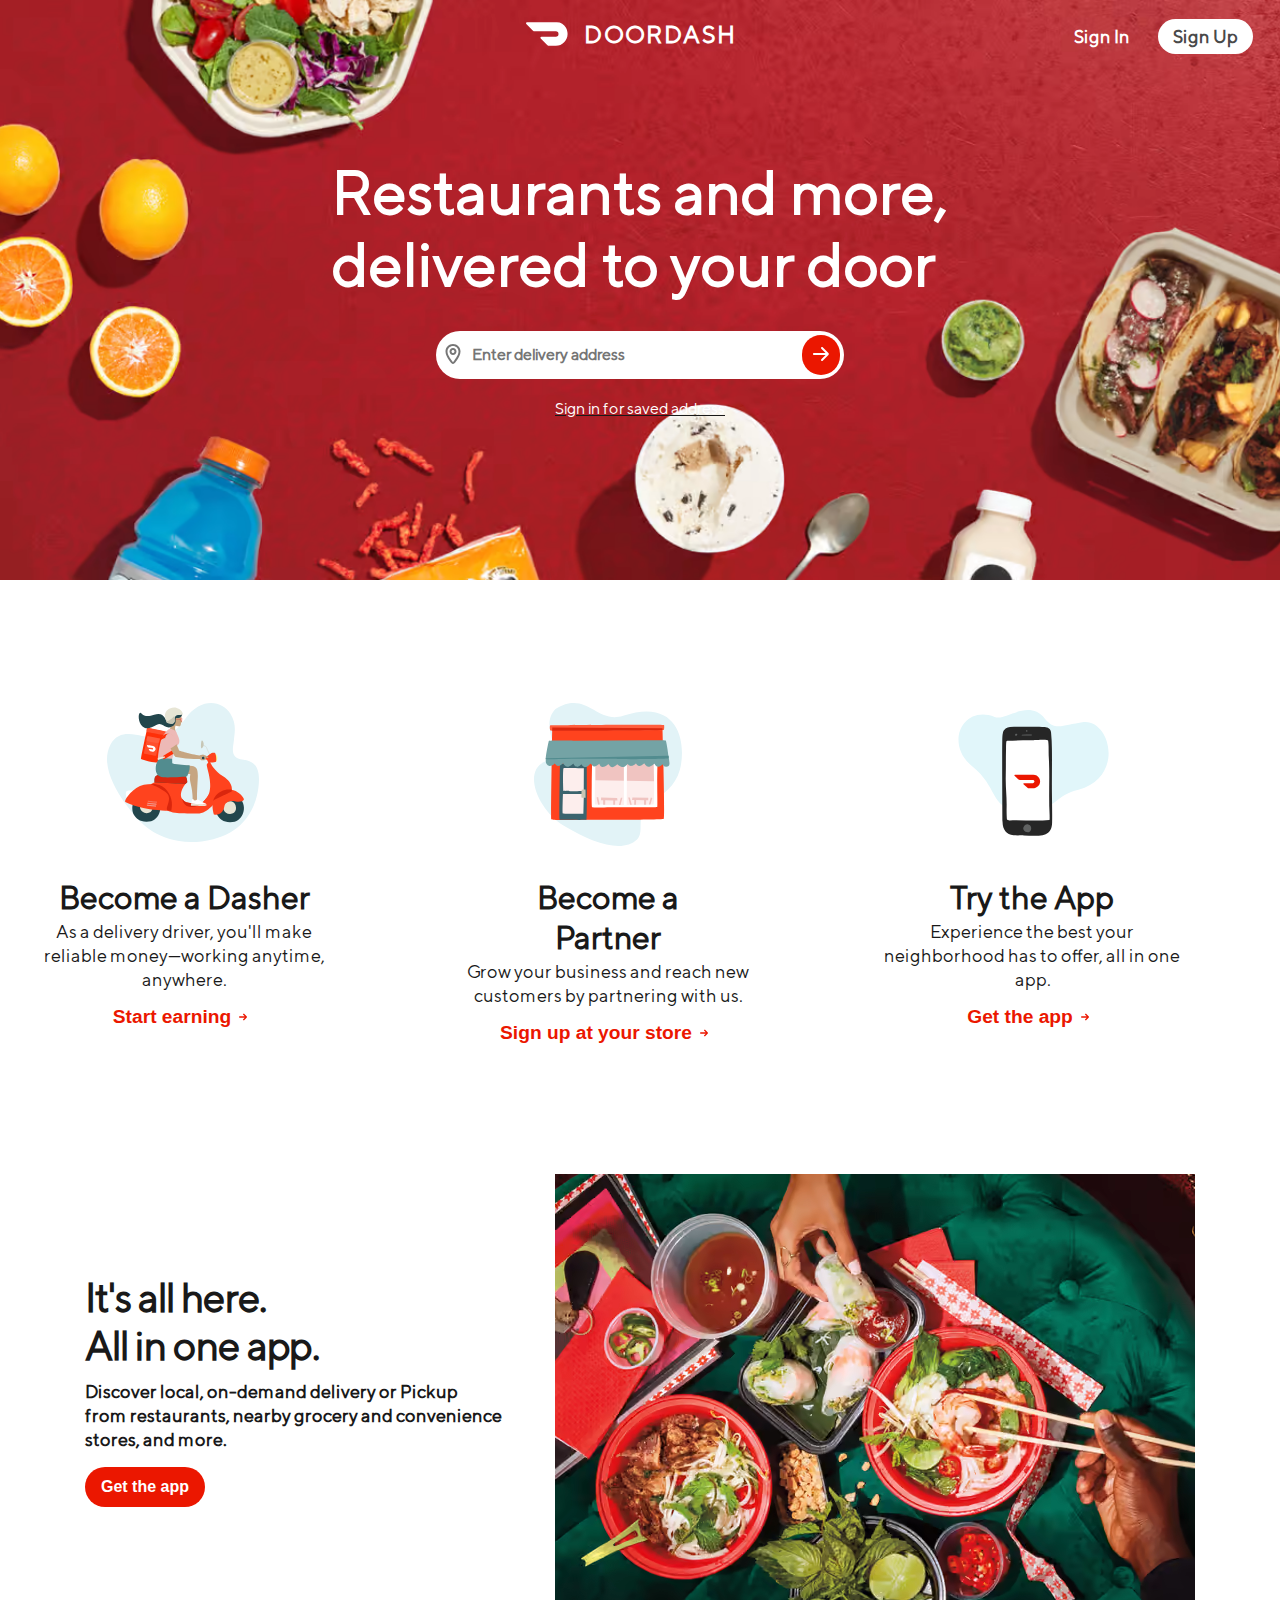
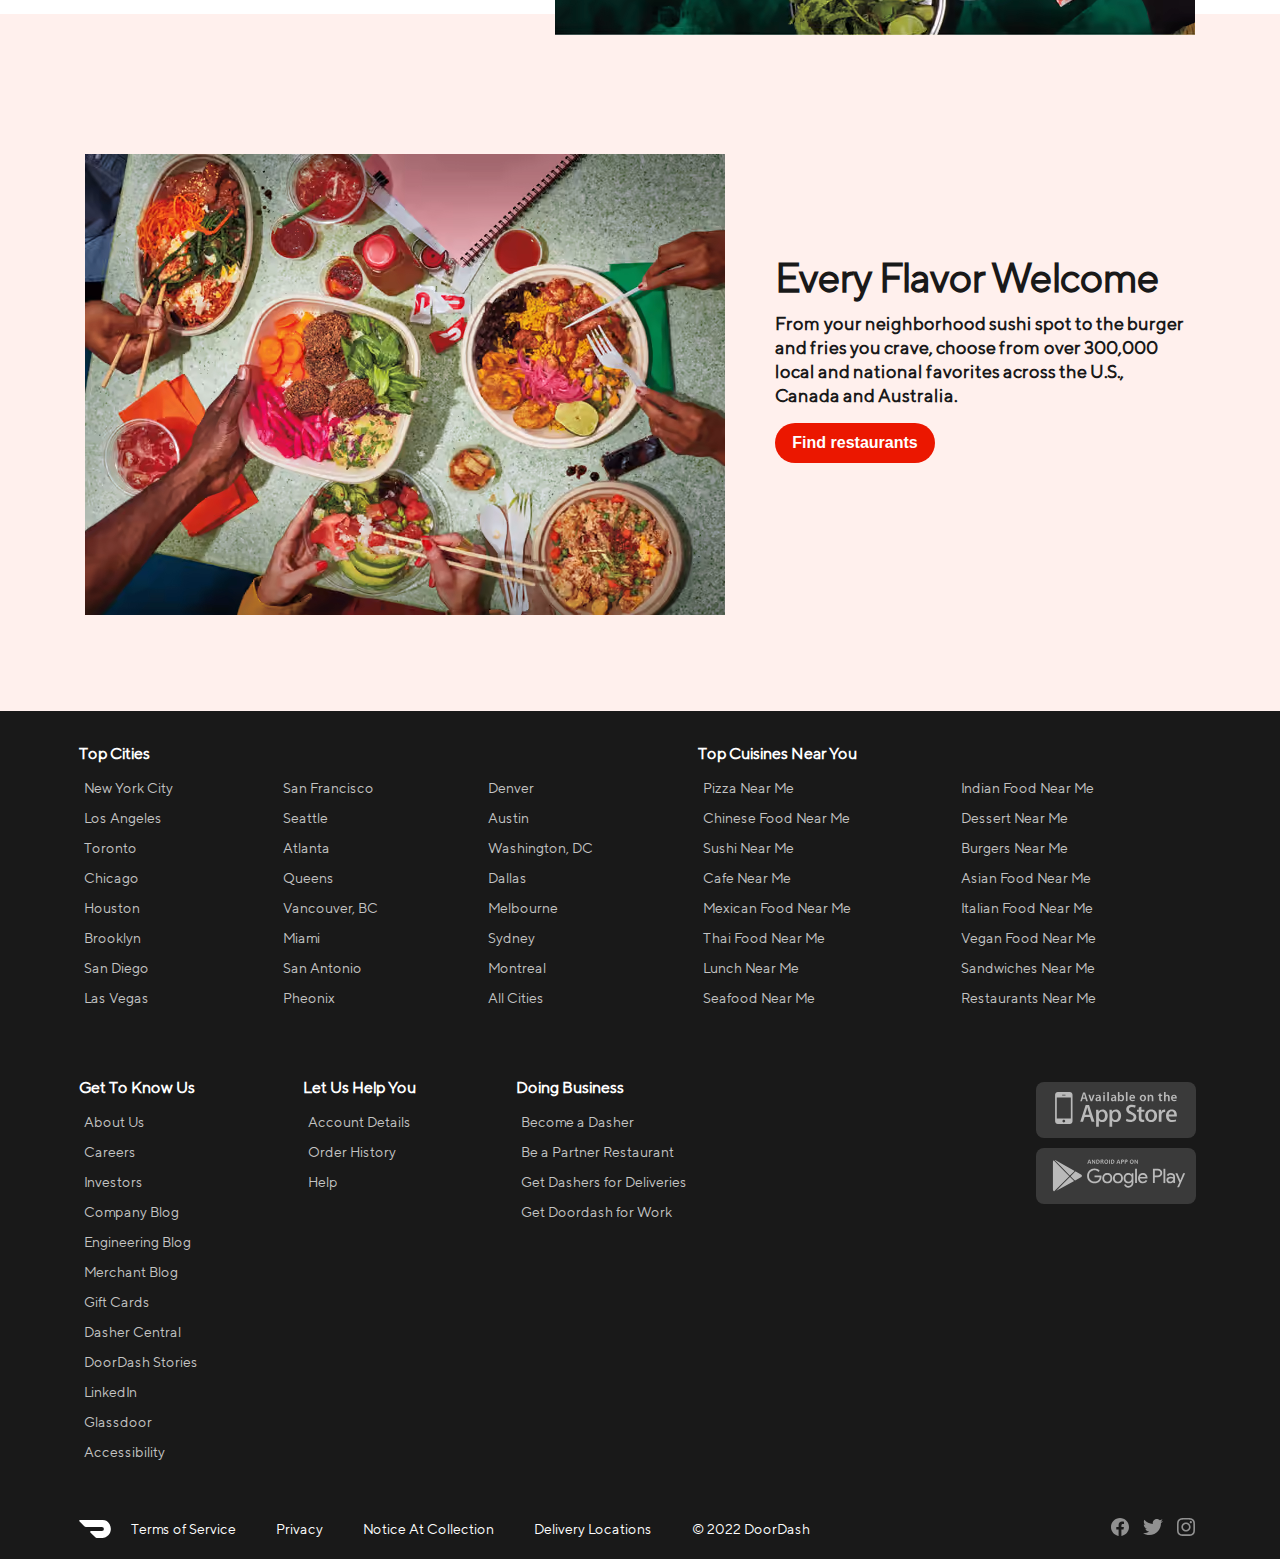
==== commit 71ce0473: "added favicon" ====
--- a/doordash.html
+++ b/doordash.html
@@ -6,6 +6,7 @@
     <meta name="viewport" content="width=device-width, initial-scale=1.0">
     <link rel="stylesheet" type="text/css" href="doordash.css">
     <title>DoorDash Food Delivery & Takeout - From Restaurants Near You</title>
+    <link rel="icon" href="img/favicon@2x.ico">
 </head>
 <body>
     <div class="dd">
--- a/doordash.css
+++ b/doordash.css
@@ -369,7 +369,7 @@
 }
 .tail-end , .footer-links{
     display: flex;
-    /* justify-content: space-between; */
+    justify-content: space-between;
     margin: 0;
     align-items: center;
 }
